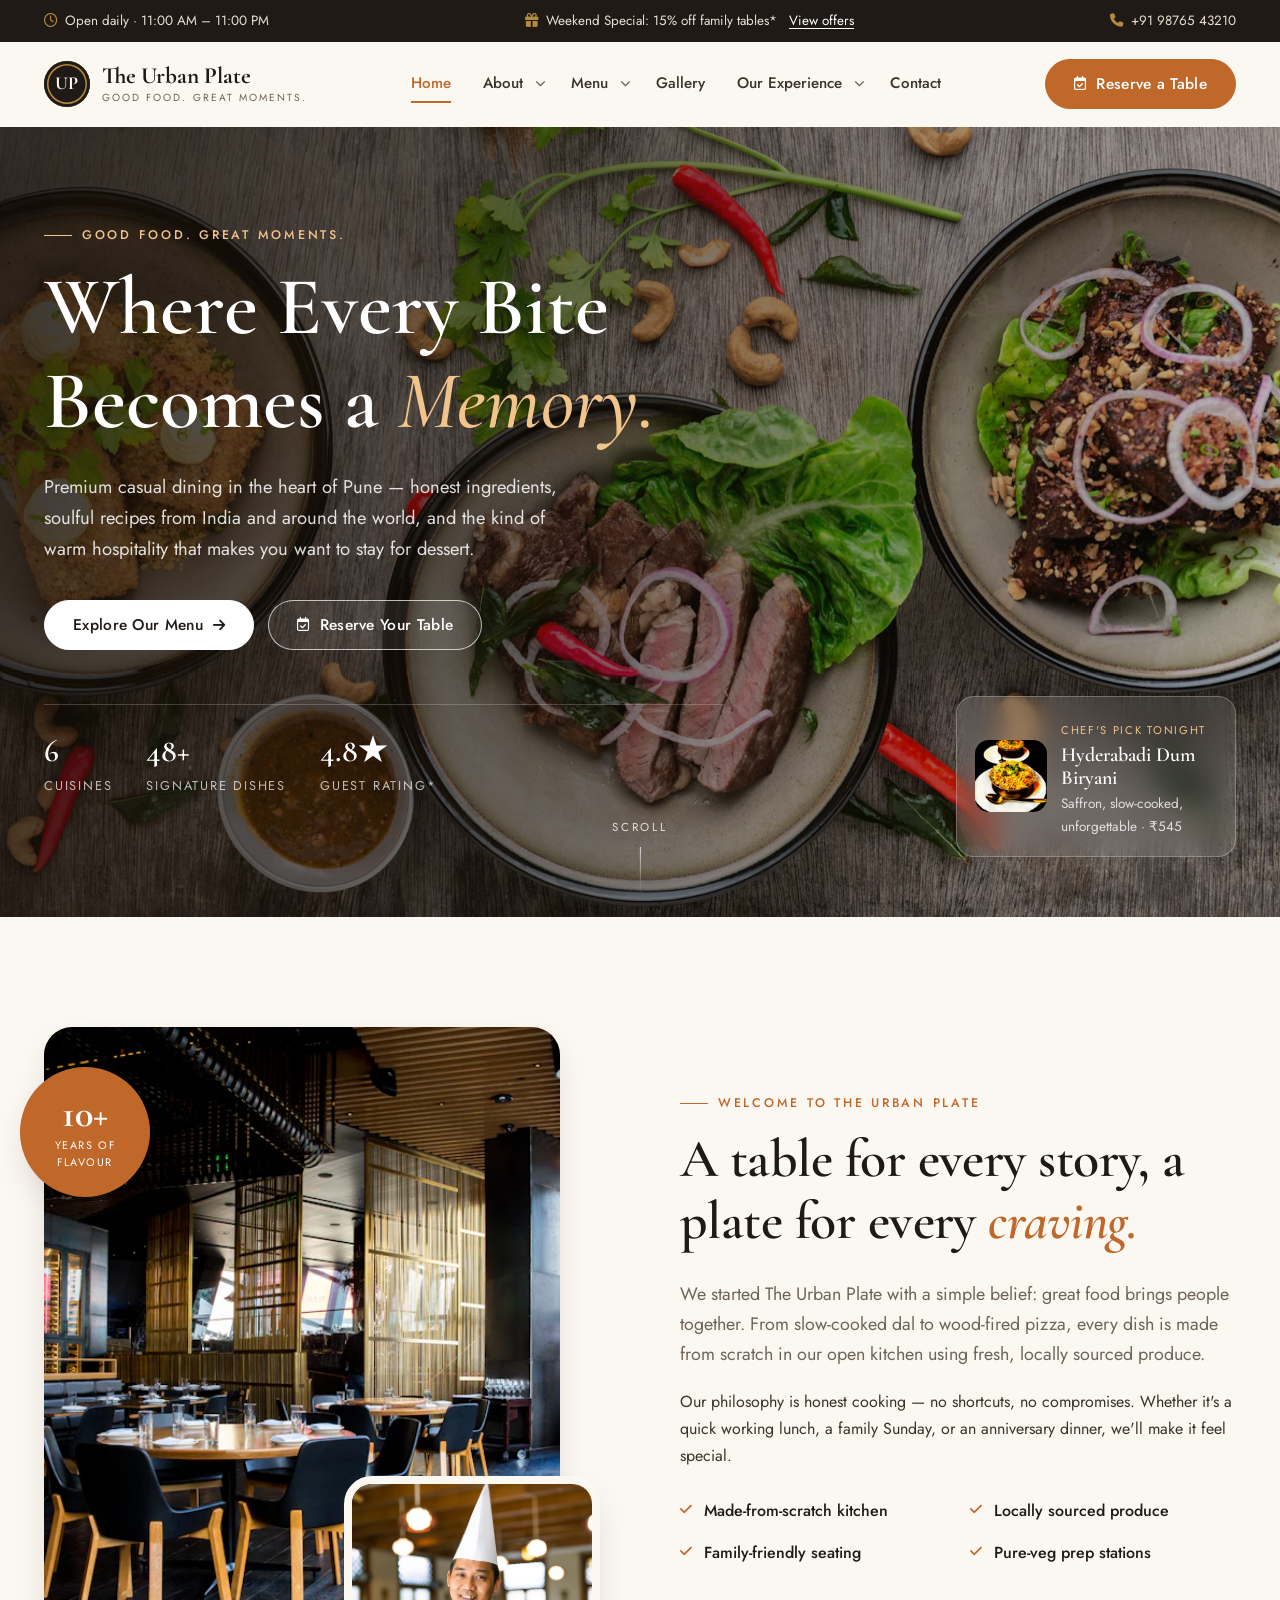
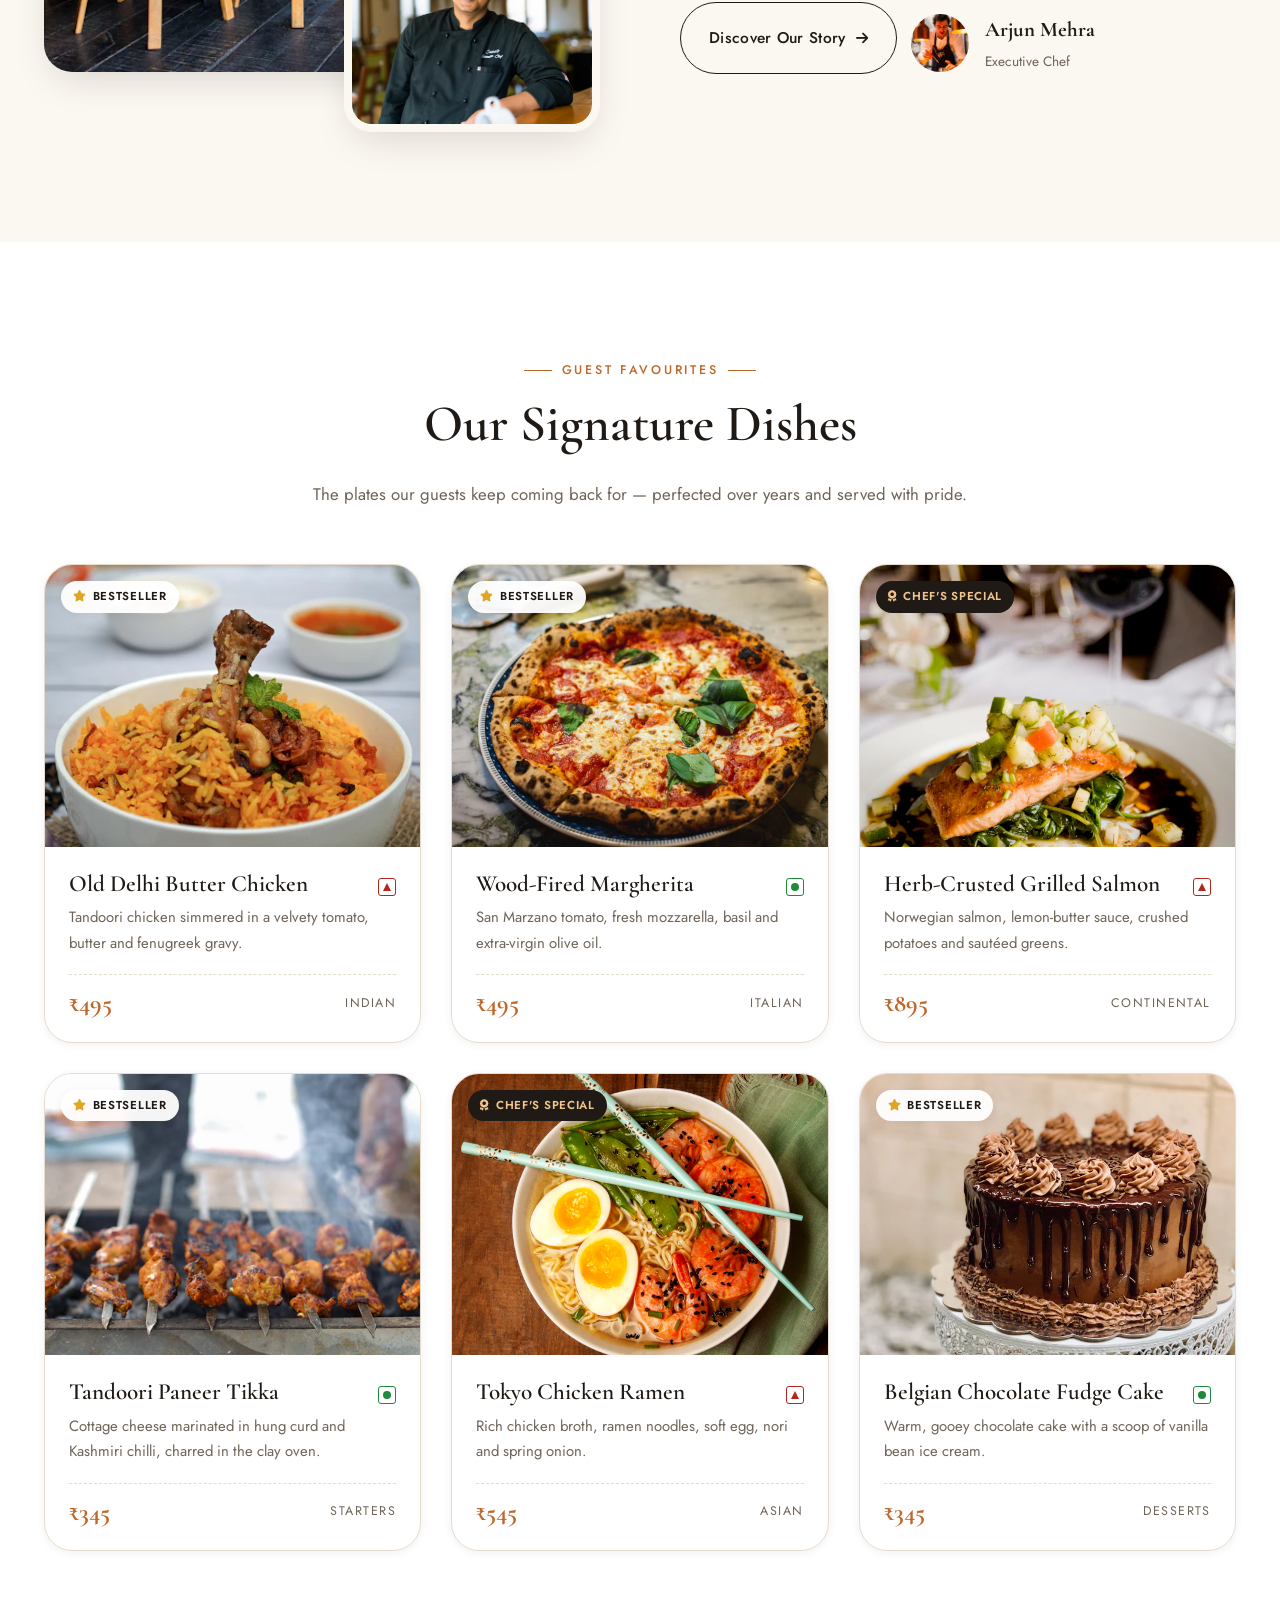
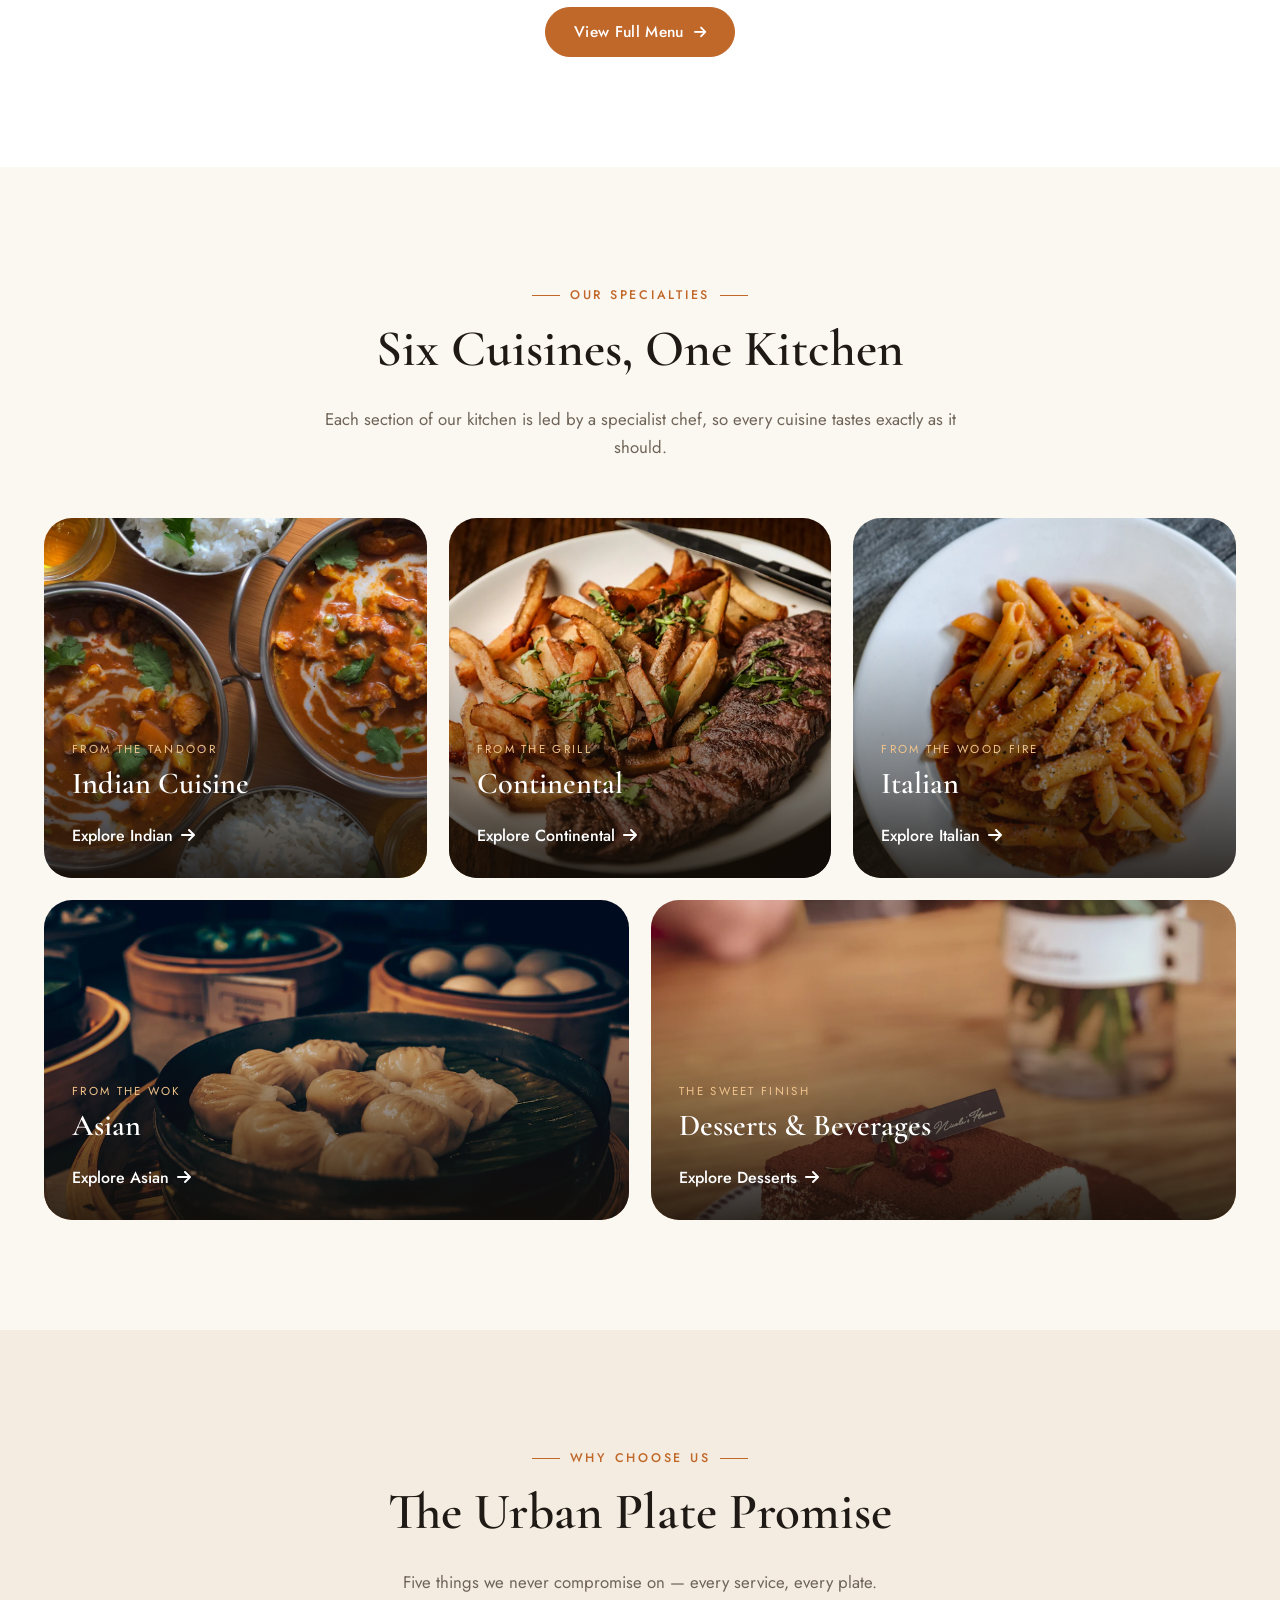
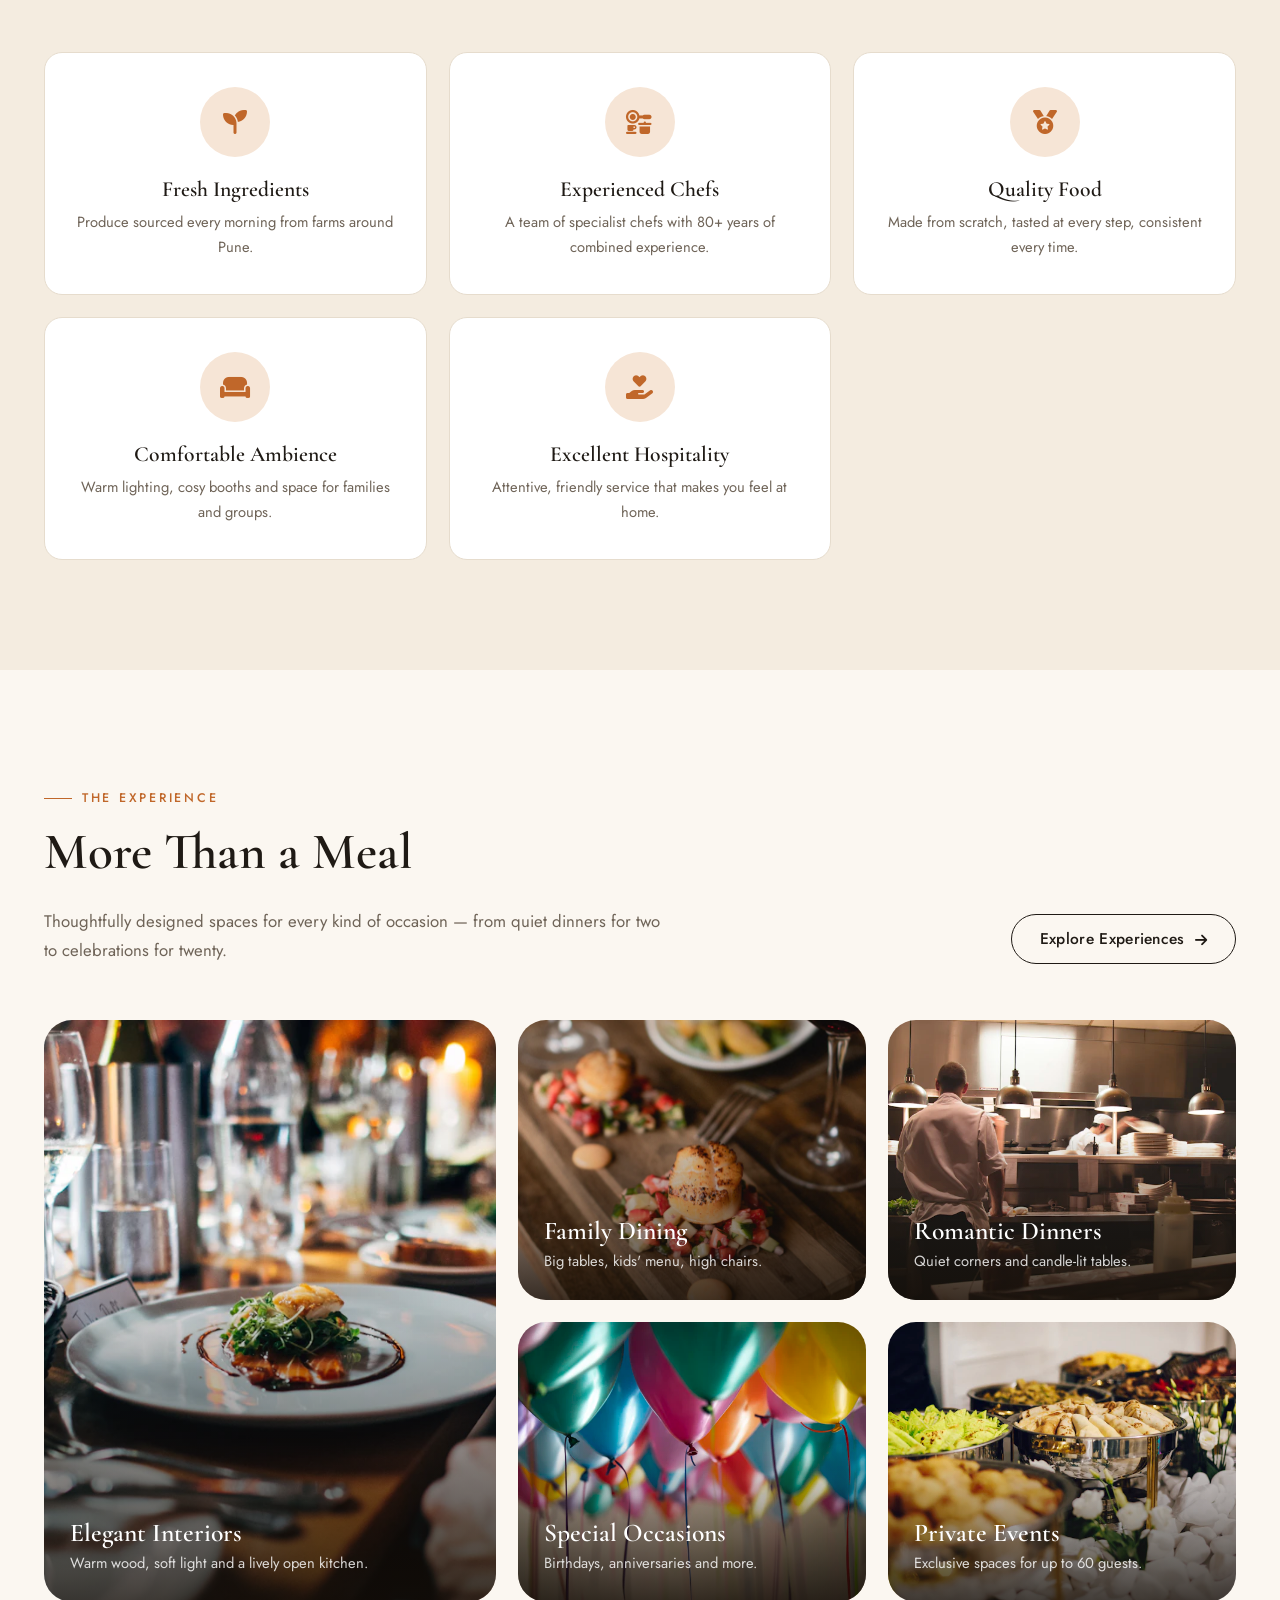
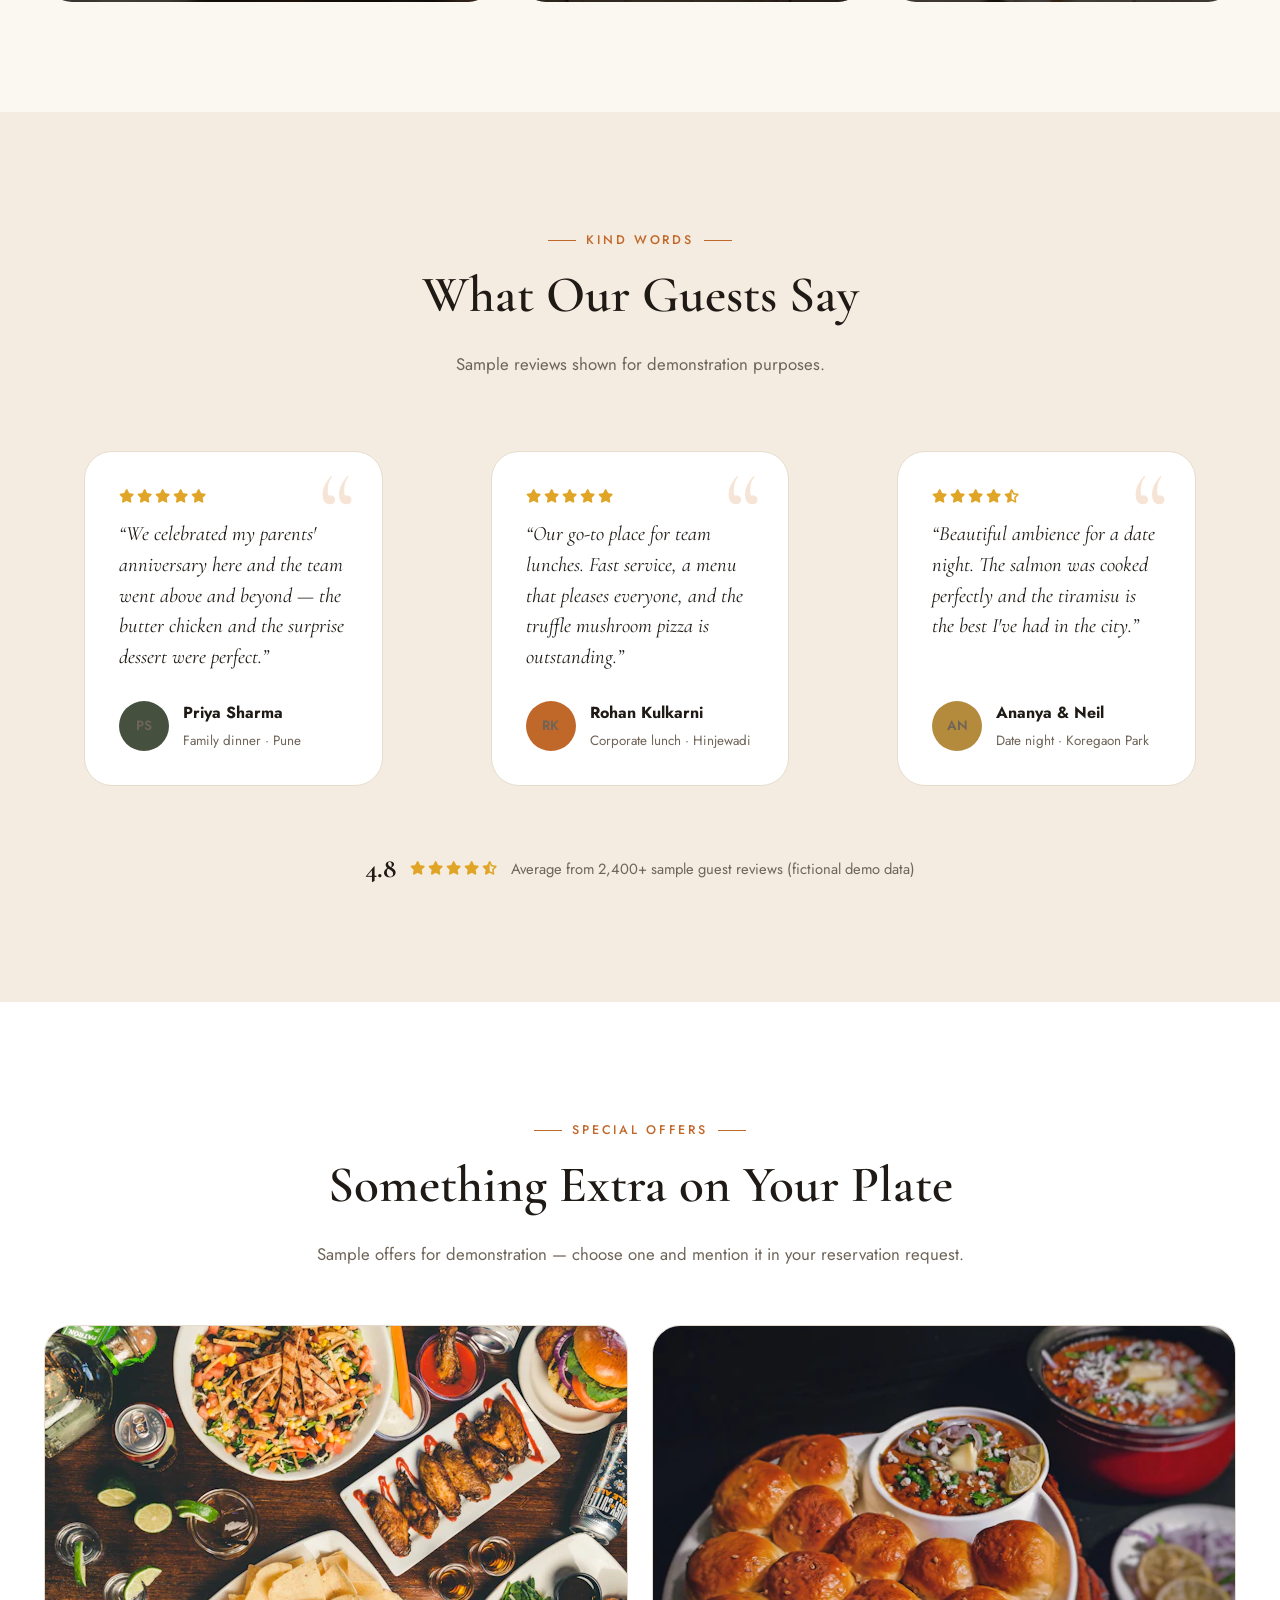
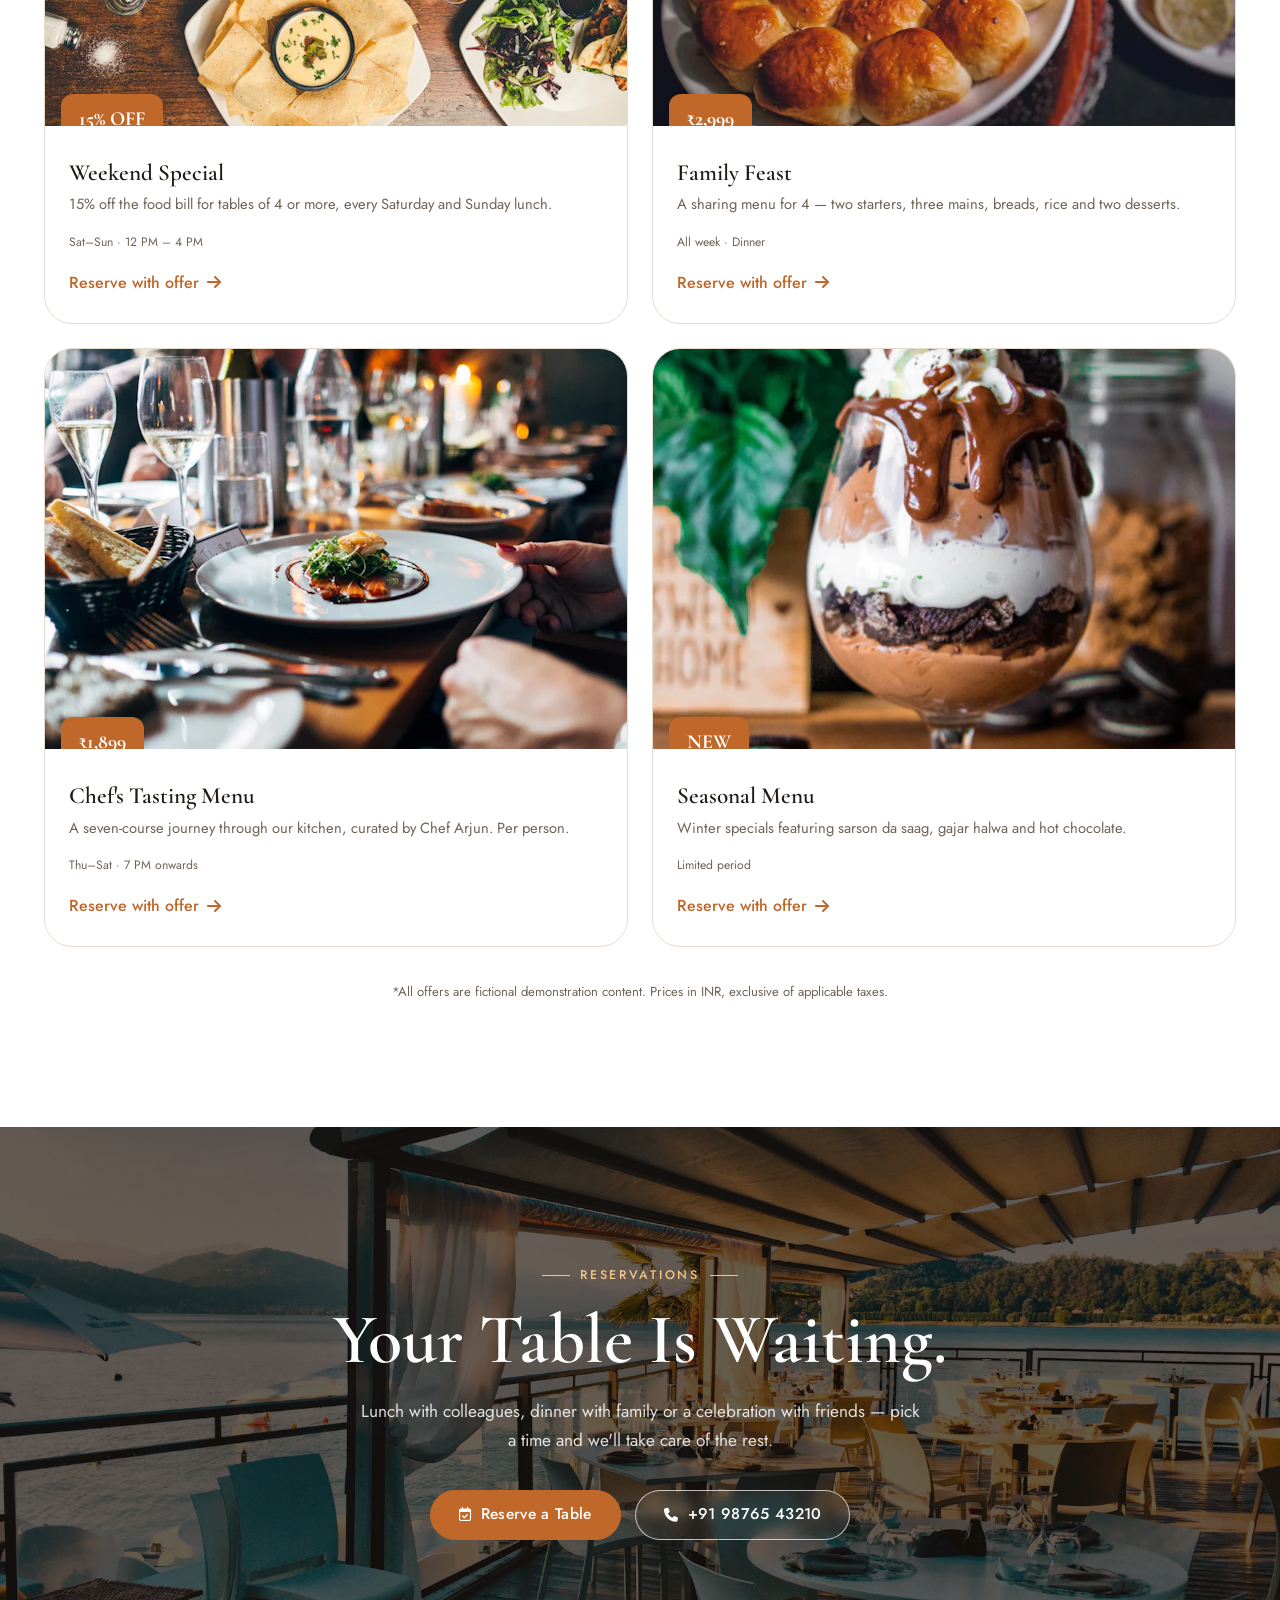
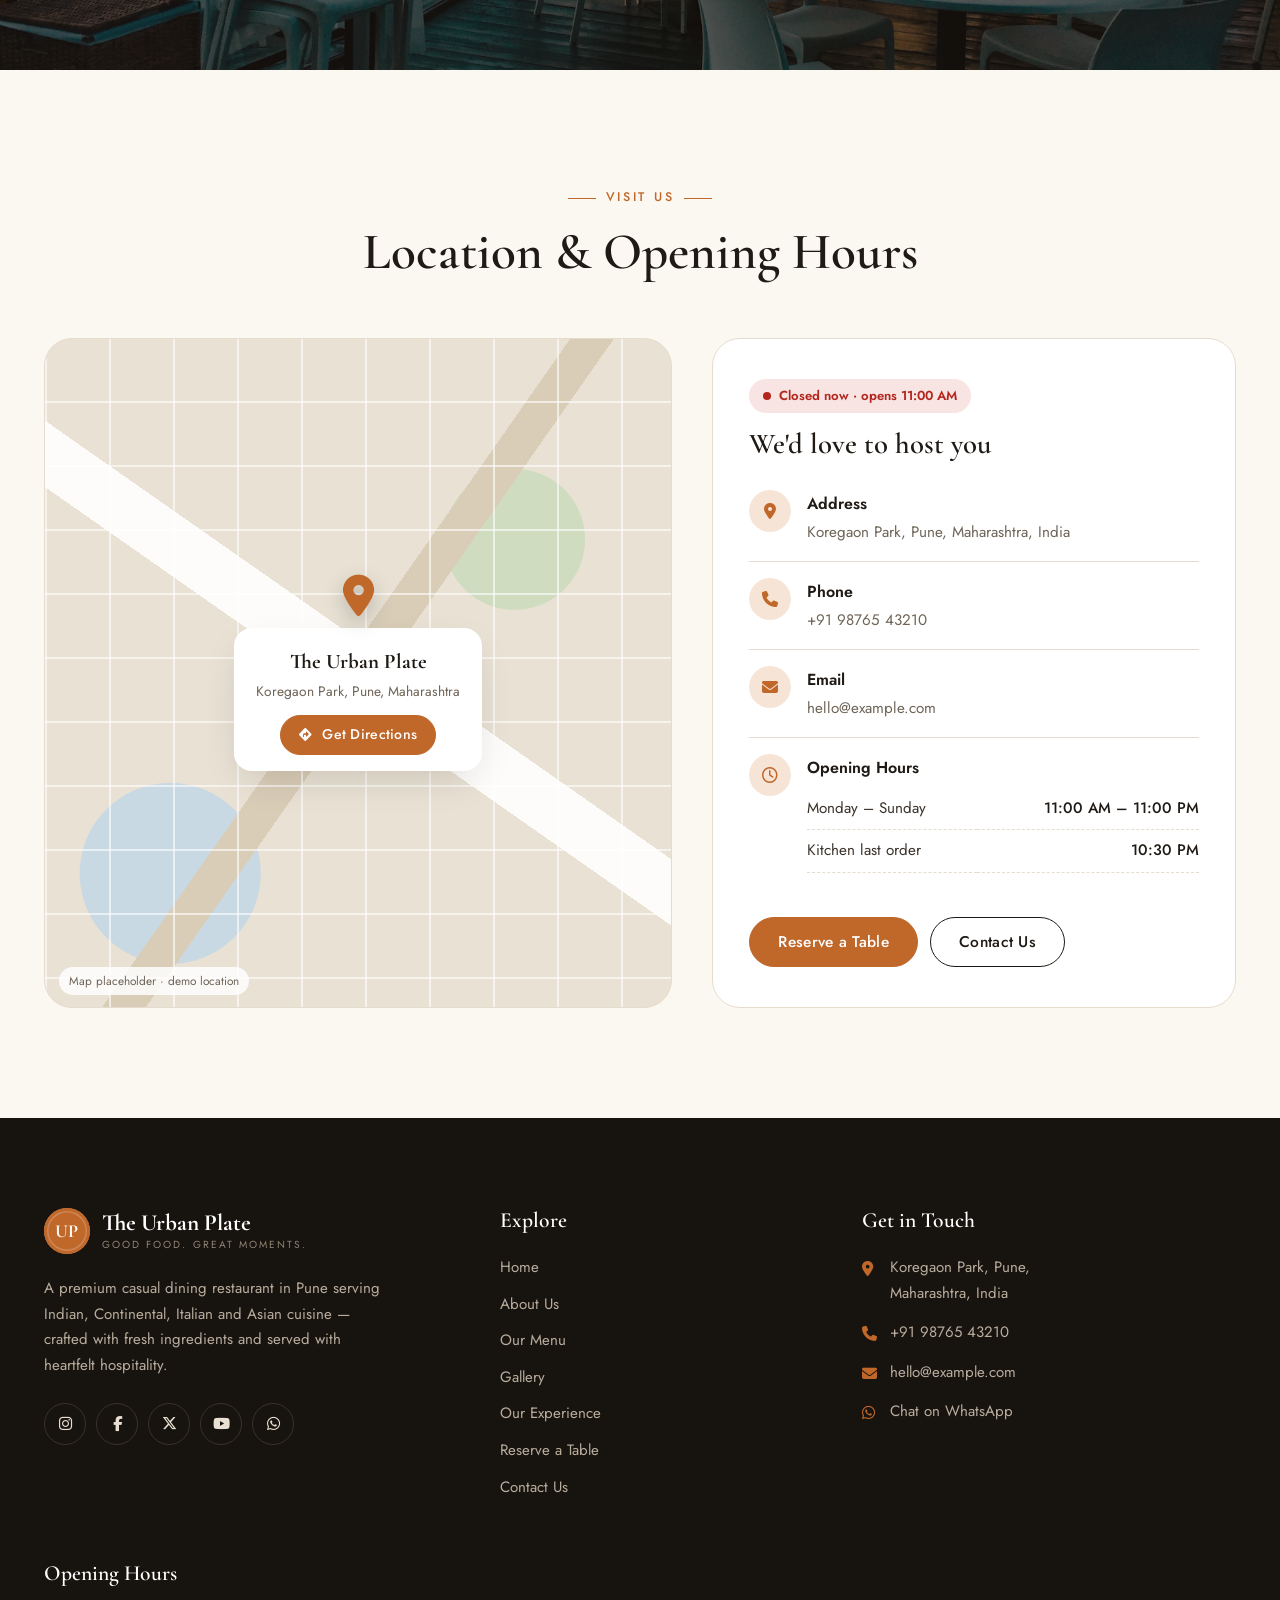
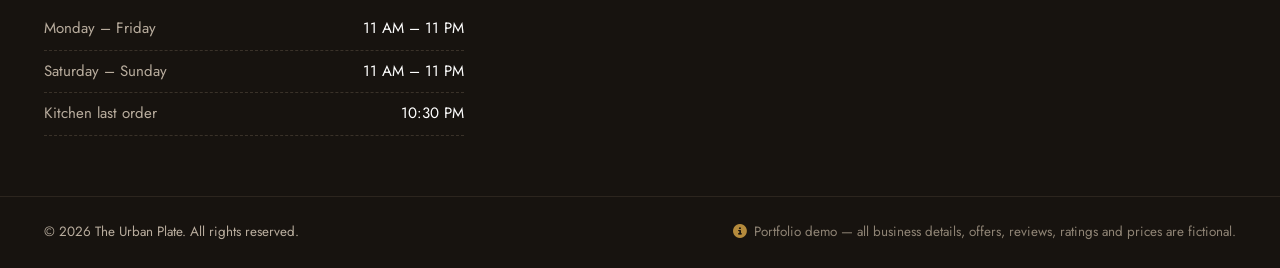
==== index.html @ 68c36f84 "Add The Urban Plate restaurant demo website Static HTML/CSS/vanilla JS site for a fictional premium " ====
<!DOCTYPE html>
<html lang="en">
<head>
  <meta charset="UTF-8">
  <meta name="viewport" content="width=device-width, initial-scale=1">
  <title>The Urban Plate | Premium Casual Dining in Pune — Good Food. Great Moments.</title>
  <meta name="description" content="The Urban Plate is a premium casual dining restaurant in Pune serving Indian, Continental, Italian and Asian cuisine, desserts and beverages. Explore the menu and reserve your table.">
  <meta name="theme-color" content="#1f1a15">
  <meta name="robots" content="index, follow">
  <meta property="og:type" content="website">
  <meta property="og:site_name" content="The Urban Plate">
  <meta property="og:image" content="https://ramrestaurant-demo.pages.dev/assets/images/hero/a-beautifully-plated-spread-of-1200.webp">
  <link rel="canonical" href="https://ramrestaurant-demo.pages.dev/">
  <link rel="icon" href="assets/icons/favicon.svg" type="image/svg+xml">
  <link rel="apple-touch-icon" href="assets/icons/favicon.svg">
  <link rel="preconnect" href="https://fonts.googleapis.com">
  <link rel="preconnect" href="https://fonts.gstatic.com" crossorigin>
  <link rel="stylesheet" href="https://fonts.googleapis.com/css2?family=Cormorant+Garamond:ital,wght@0,500;0,600;0,700;1,500;1,600&amp;family=Jost:wght@300;400;500;600&amp;display=swap">
  <link rel="stylesheet" href="https://cdnjs.cloudflare.com/ajax/libs/font-awesome/6.5.1/css/all.min.css" referrerpolicy="no-referrer">
  <link rel="stylesheet" href="css/style.css">
  <link rel="stylesheet" href="css/animations.css">
  <link rel="stylesheet" href="css/responsive.css">
  <link rel="preload" as="image" href="assets/images/hero/a-beautifully-plated-spread-of-1800.webp">
</head>
<body data-page="home">
  <a class="skip-link" href="#main">Skip to main content</a>

  <!-- Announcement bar -->
  <div class="announce" role="region" aria-label="Announcements">
    <div class="container announce-inner">
      <p><i class="fa-regular fa-clock" aria-hidden="true"></i> Open daily · 11:00 AM – 11:00 PM</p>
      <p class="announce-offer"><i class="fa-solid fa-gift" aria-hidden="true"></i> Weekend Special: 15% off family tables* <a href="index.html#offers">View offers</a></p>
      <a href="tel:+919876543210"><i class="fa-solid fa-phone" aria-hidden="true"></i> +91 98765 43210</a>
    </div>
  </div>

  <!-- Header / navigation -->
  <header class="site-header" id="siteHeader">
    <div class="container nav-wrap">
      <a href="index.html" class="logo" aria-label="The Urban Plate — home">
        <span class="logo-mark" aria-hidden="true">UP</span>
        <span class="logo-text">The Urban Plate<small>Good Food. Great Moments.</small></span>
      </a>

      <nav class="main-nav" id="mainNav" aria-label="Primary">
        <ul class="nav-list">
          <li><a href="index.html" data-page="home">Home</a></li>
          <li class="has-dropdown">
            <a href="about.html" data-page="about">About</a>
            <button class="dd-toggle" type="button" aria-expanded="false" aria-label="Show About submenu"><i class="fa-solid fa-chevron-down" aria-hidden="true"></i></button>
            <ul class="dropdown">
              <li><a href="about.html#story"><i class="fa-solid fa-book-open" aria-hidden="true"></i> Our Story</a></li>
              <li><a href="about.html#journey"><i class="fa-solid fa-route" aria-hidden="true"></i> Our Journey</a></li>
              <li><a href="about.html#chef"><i class="fa-solid fa-user-tie" aria-hidden="true"></i> Meet the Chef</a></li>
              <li><a href="about.html#ingredients"><i class="fa-solid fa-leaf" aria-hidden="true"></i> Quality &amp; Ingredients</a></li>
            </ul>
          </li>
          <li class="has-dropdown">
            <a href="menu.html" data-page="menu">Menu</a>
            <button class="dd-toggle" type="button" aria-expanded="false" aria-label="Show Menu submenu"><i class="fa-solid fa-chevron-down" aria-hidden="true"></i></button>
            <ul class="dropdown">
              <li><a href="menu.html?popular=1"><i class="fa-solid fa-star" aria-hidden="true"></i> Popular Dishes</a></li>
              <li><a href="menu.html?cat=starters"><i class="fa-solid fa-fire-burner" aria-hidden="true"></i> Starters</a></li>
              <li><a href="menu.html?cat=indian"><i class="fa-solid fa-pepper-hot" aria-hidden="true"></i> Indian</a></li>
              <li><a href="menu.html?cat=italian"><i class="fa-solid fa-pizza-slice" aria-hidden="true"></i> Italian</a></li>
              <li><a href="menu.html?cat=asian"><i class="fa-solid fa-bowl-rice" aria-hidden="true"></i> Asian</a></li>
              <li><a href="menu.html?cat=desserts"><i class="fa-solid fa-ice-cream" aria-hidden="true"></i> Desserts</a></li>
              <li><a href="menu.html?cat=beverages"><i class="fa-solid fa-martini-glass-citrus" aria-hidden="true"></i> Beverages</a></li>
            </ul>
          </li>
          <li><a href="gallery.html" data-page="gallery">Gallery</a></li>
          <li class="has-dropdown">
            <a href="experience.html" data-page="experience">Our Experience</a>
            <button class="dd-toggle" type="button" aria-expanded="false" aria-label="Show Our Experience submenu"><i class="fa-solid fa-chevron-down" aria-hidden="true"></i></button>
            <ul class="dropdown">
              <li><a href="experience.html#family"><i class="fa-solid fa-people-roof" aria-hidden="true"></i> Family Dining</a></li>
              <li><a href="experience.html#romantic"><i class="fa-solid fa-heart" aria-hidden="true"></i> Romantic Dinners</a></li>
              <li><a href="experience.html#birthdays"><i class="fa-solid fa-cake-candles" aria-hidden="true"></i> Birthdays</a></li>
              <li><a href="experience.html#corporate"><i class="fa-solid fa-briefcase" aria-hidden="true"></i> Corporate Dining</a></li>
              <li><a href="experience.html#private"><i class="fa-solid fa-champagne-glasses" aria-hidden="true"></i> Private Events</a></li>
            </ul>
          </li>
          <li><a href="contact.html" data-page="contact">Contact</a></li>
        </ul>
        <div class="mobile-nav-extra">
          <a href="reservation.html" class="btn"><i class="fa-regular fa-calendar-check" aria-hidden="true"></i> Reserve a Table</a>
          <a href="tel:+919876543210" class="btn btn-outline"><i class="fa-solid fa-phone" aria-hidden="true"></i> Call +91 98765 43210</a>
          <p>Open daily · 11:00 AM – 11:00 PM</p>
        </div>
      </nav>

      <div class="nav-cta">
        <a href="tel:+919876543210" class="nav-phone" aria-label="Call The Urban Plate"><i class="fa-solid fa-phone" aria-hidden="true"></i></a>
        <a href="reservation.html" class="btn btn-reserve-desktop" data-page-cta="reservation"><i class="fa-regular fa-calendar-check" aria-hidden="true"></i> Reserve a Table</a>
        <button class="hamburger" id="hamburger" type="button" aria-label="Open menu" aria-expanded="false" aria-controls="mainNav"><span></span><span></span><span></span></button>
      </div>
    </div>
  </header>
  <div class="nav-backdrop" aria-hidden="true"></div>


<main id="main">
  <!-- ============ HERO ============ -->
  <section class="hero" aria-label="Welcome">
    <div class="hero-media">
      <img src="assets/images/hero/a-beautifully-plated-spread-of-1800.webp" alt="A beautifully plated spread of colourful dishes at The Urban Plate" fetchpriority="high" width="1800" height="1200">
    </div>
    <div class="container">
      <div class="hero-content">
        <span class="eyebrow">Good Food. Great Moments.</span>
        <h1>Where Every Bite Becomes a <em>Memory.</em></h1>
        <p>Premium casual dining in the heart of Pune — honest ingredients, soulful recipes from India and around the world, and the kind of warm hospitality that makes you want to stay for dessert.</p>
        <div class="hero-actions">
          <a href="menu.html" class="btn btn-light">Explore Our Menu <i class="fa-solid fa-arrow-right" aria-hidden="true"></i></a>
          <a href="reservation.html" class="btn btn-ghost-light"><i class="fa-regular fa-calendar-check" aria-hidden="true"></i> Reserve Your Table</a>
        </div>
        <div class="hero-meta">
          <div><strong>6</strong><span>Cuisines</span></div>
          <div><strong>48+</strong><span>Signature dishes</span></div>
          <div><strong>4.8★</strong><span>Guest rating*</span></div>
        </div>
      </div>
    </div>
    <div class="hero-card-wrap" aria-hidden="false">
      <div class="container">
        <a href="menu.html?cat=indian" class="hero-card">
          <img src="assets/images/food/hyderabadi-dum-biryani-200.webp" alt="Hyderabadi dum biryani" width="72" height="72">
          <div>
            <small>Chef's pick tonight</small>
            <h3>Hyderabadi Dum Biryani</h3>
            <p>Saffron, slow-cooked, unforgettable · ₹545</p>
          </div>
        </a>
      </div>
    </div>
    <div class="hero-scroll" aria-hidden="true">Scroll<span></span></div>
  </section>

  <!-- ============ WELCOME ============ -->
  <section class="section" id="welcome">
    <div class="container split">
      <div class="welcome-media" data-reveal="left">
        <div class="img-frame">
          <img src="assets/images/interior/warm-and-elegant-restaurant-ambience-900.webp" alt="Warm, elegant dining room at The Urban Plate" loading="lazy" width="900" height="1125">
        </div>
        <div class="img-frame small">
          <img src="assets/images/food/pastry-chef-decorating-a-dessert-500.webp" alt="Chef carefully plating a dish" loading="lazy" width="500" height="500">
        </div>
        <div class="welcome-badge"><div><strong>10+</strong><span>Years of<br>flavour</span></div></div>
      </div>
      <div data-reveal="right">
        <span class="eyebrow">Welcome to The Urban Plate</span>
        <h2 class="display" style="font-size:clamp(2.2rem,4.2vw,3.4rem)">A table for every story, a plate for every <span class="script">craving.</span></h2>
        <p class="lead">We started The Urban Plate with a simple belief: great food brings people together. From slow-cooked dal to wood-fired pizza, every dish is made from scratch in our open kitchen using fresh, locally sourced produce.</p>
        <p>Our philosophy is honest cooking — no shortcuts, no compromises. Whether it's a quick working lunch, a family Sunday, or an anniversary dinner, we'll make it feel special.</p>
        <ul class="check-list">
          <li><i class="fa-solid fa-check" aria-hidden="true"></i> Made-from-scratch kitchen</li>
          <li><i class="fa-solid fa-check" aria-hidden="true"></i> Locally sourced produce</li>
          <li><i class="fa-solid fa-check" aria-hidden="true"></i> Family-friendly seating</li>
          <li><i class="fa-solid fa-check" aria-hidden="true"></i> Pure-veg prep stations</li>
        </ul>
        <div class="hero-actions">
          <a href="about.html" class="btn btn-outline">Discover Our Story <i class="fa-solid fa-arrow-right" aria-hidden="true"></i></a>
          <div class="signature">
            <img src="assets/images/food/executive-chef-arjun-mehra-in-120.webp" alt="Chef Arjun Mehra" loading="lazy" width="58" height="58">
            <div><strong>Arjun Mehra</strong><span>Executive Chef</span></div>
          </div>
        </div>
      </div>
    </div>
  </section>

  <!-- ============ POPULAR DISHES ============ -->
  <section class="section white" id="popular">
    <div class="container">
      <div class="section-head" data-reveal>
        <span class="eyebrow center">Guest Favourites</span>
        <h2>Our Signature Dishes</h2>
        <p>The plates our guests keep coming back for — perfected over years and served with pride.</p>
      </div>
      <div class="dish-grid" data-stagger>
        <article class="dish-card" data-reveal>
          <div class="dish-media">
            <img src="assets/images/food/old-delhi-butter-chicken-640.webp" alt="Old Delhi butter chicken in a copper bowl" loading="lazy" width="640" height="480">
            <span class="dish-badge best"><i class="fa-solid fa-star" aria-hidden="true"></i> Bestseller</span>
          </div>
          <div class="dish-body">
            <div class="dish-top"><h3>Old Delhi Butter Chicken</h3><span class="diet nonveg" role="img" aria-label="Non-vegetarian" title="Non-vegetarian"></span></div>
            <p>Tandoori chicken simmered in a velvety tomato, butter and fenugreek gravy.</p>
            <div class="dish-foot"><span class="price">₹495</span><span class="dish-cuisine">Indian</span></div>
          </div>
        </article>
        <article class="dish-card" data-reveal>
          <div class="dish-media">
            <img src="assets/images/food/wood-fired-margherita-640.webp" alt="Wood-fired Margherita pizza with fresh basil" loading="lazy" width="640" height="480">
            <span class="dish-badge best"><i class="fa-solid fa-star" aria-hidden="true"></i> Bestseller</span>
          </div>
          <div class="dish-body">
            <div class="dish-top"><h3>Wood-Fired Margherita</h3><span class="diet veg" role="img" aria-label="Vegetarian" title="Vegetarian"></span></div>
            <p>San Marzano tomato, fresh mozzarella, basil and extra-virgin olive oil.</p>
            <div class="dish-foot"><span class="price">₹495</span><span class="dish-cuisine">Italian</span></div>
          </div>
        </article>
        <article class="dish-card" data-reveal>
          <div class="dish-media">
            <img src="assets/images/food/herb-crusted-grilled-salmon-640.webp" alt="Herb-crusted grilled salmon with greens" loading="lazy" width="640" height="480">
            <span class="dish-badge chef"><i class="fa-solid fa-award" aria-hidden="true"></i> Chef's Special</span>
          </div>
          <div class="dish-body">
            <div class="dish-top"><h3>Herb-Crusted Grilled Salmon</h3><span class="diet nonveg" role="img" aria-label="Non-vegetarian" title="Non-vegetarian"></span></div>
            <p>Norwegian salmon, lemon-butter sauce, crushed potatoes and sautéed greens.</p>
            <div class="dish-foot"><span class="price">₹895</span><span class="dish-cuisine">Continental</span></div>
          </div>
        </article>
        <article class="dish-card" data-reveal>
          <div class="dish-media">
            <img src="assets/images/food/tandoori-paneer-tikka-640.webp" alt="Tandoori paneer tikka on skewers" loading="lazy" width="640" height="480">
            <span class="dish-badge best"><i class="fa-solid fa-star" aria-hidden="true"></i> Bestseller</span>
          </div>
          <div class="dish-body">
            <div class="dish-top"><h3>Tandoori Paneer Tikka</h3><span class="diet veg" role="img" aria-label="Vegetarian" title="Vegetarian"></span></div>
            <p>Cottage cheese marinated in hung curd and Kashmiri chilli, charred in the clay oven.</p>
            <div class="dish-foot"><span class="price">₹345</span><span class="dish-cuisine">Starters</span></div>
          </div>
        </article>
        <article class="dish-card" data-reveal>
          <div class="dish-media">
            <img src="assets/images/food/tokyo-chicken-ramen-640.webp" alt="Steaming bowl of chicken ramen with egg" loading="lazy" width="640" height="480">
            <span class="dish-badge chef"><i class="fa-solid fa-award" aria-hidden="true"></i> Chef's Special</span>
          </div>
          <div class="dish-body">
            <div class="dish-top"><h3>Tokyo Chicken Ramen</h3><span class="diet nonveg" role="img" aria-label="Non-vegetarian" title="Non-vegetarian"></span></div>
            <p>Rich chicken broth, ramen noodles, soft egg, nori and spring onion.</p>
            <div class="dish-foot"><span class="price">₹545</span><span class="dish-cuisine">Asian</span></div>
          </div>
        </article>
        <article class="dish-card" data-reveal>
          <div class="dish-media">
            <img src="assets/images/food/belgian-chocolate-fudge-cake-640.webp" alt="Belgian chocolate fudge cake slice" loading="lazy" width="640" height="480">
            <span class="dish-badge best"><i class="fa-solid fa-star" aria-hidden="true"></i> Bestseller</span>
          </div>
          <div class="dish-body">
            <div class="dish-top"><h3>Belgian Chocolate Fudge Cake</h3><span class="diet veg" role="img" aria-label="Vegetarian" title="Vegetarian"></span></div>
            <p>Warm, gooey chocolate cake with a scoop of vanilla bean ice cream.</p>
            <div class="dish-foot"><span class="price">₹345</span><span class="dish-cuisine">Desserts</span></div>
          </div>
        </article>
      </div>
      <div class="center-actions" data-reveal>
        <a href="menu.html" class="btn">View Full Menu <i class="fa-solid fa-arrow-right" aria-hidden="true"></i></a>
      </div>
    </div>
  </section>

  <!-- ============ SPECIALTIES ============ -->
  <section class="section" id="specialties">
    <div class="container">
      <div class="section-head" data-reveal>
        <span class="eyebrow center">Our Specialties</span>
        <h2>Six Cuisines, One Kitchen</h2>
        <p>Each section of our kitchen is led by a specialist chef, so every cuisine tastes exactly as it should.</p>
      </div>
      <div class="spec-grid" data-stagger>
        <a href="menu.html?cat=indian" class="spec-card" data-reveal>
          <img src="assets/images/food/paneer-makhani-800.webp" alt="Rich Indian curry with fresh coriander" loading="lazy" width="800" height="1000">
          <div class="spec-body">
            <small>From the Tandoor</small>
            <h3>Indian Cuisine</h3>
            <p>Slow-cooked gravies, smoky tandoor kebabs and fragrant dum biryanis from across India.</p>
            <span class="text-link">Explore Indian <i class="fa-solid fa-arrow-right" aria-hidden="true"></i></span>
          </div>
        </a>
        <a href="menu.html?cat=continental" class="spec-card" data-reveal>
          <img src="assets/images/food/peppercorn-tenderloin-steak-800.webp" alt="Grilled steak with vegetables" loading="lazy" width="800" height="1000">
          <div class="spec-body">
            <small>From the Grill</small>
            <h3>Continental</h3>
            <p>Perfectly grilled steaks, herb-roasted chicken and fresh fish with classic European sauces.</p>
            <span class="text-link">Explore Continental <i class="fa-solid fa-arrow-right" aria-hidden="true"></i></span>
          </div>
        </a>
        <a href="menu.html?cat=italian" class="spec-card" data-reveal>
          <img src="assets/images/food/penne-arrabbiata-800.webp" alt="Fresh pasta in tomato sauce" loading="lazy" width="800" height="1000">
          <div class="spec-body">
            <small>From the Wood Fire</small>
            <h3>Italian</h3>
            <p>Hand-stretched sourdough pizzas and pasta tossed to order in our open kitchen.</p>
            <span class="text-link">Explore Italian <i class="fa-solid fa-arrow-right" aria-hidden="true"></i></span>
          </div>
        </a>
        <a href="menu.html?cat=asian" class="spec-card" data-reveal>
          <img src="assets/images/food/crystal-veg-dumplings-1000.webp" alt="Steamed Asian dumplings in a bamboo basket" loading="lazy" width="1000" height="700">
          <div class="spec-body">
            <small>From the Wok</small>
            <h3>Asian</h3>
            <p>Dumplings, ramen, sushi and wok-tossed favourites inspired by Tokyo, Bangkok and Hong Kong.</p>
            <span class="text-link">Explore Asian <i class="fa-solid fa-arrow-right" aria-hidden="true"></i></span>
          </div>
        </a>
        <a href="menu.html?cat=desserts" class="spec-card" data-reveal>
          <img src="assets/images/food/classic-tiramisu-1000.webp" alt="Layered tiramisu dessert" loading="lazy" width="1000" height="700">
          <div class="spec-body">
            <small>The Sweet Finish</small>
            <h3>Desserts &amp; Beverages</h3>
            <p>House-made desserts, artisanal gelato, signature mocktails and freshly brewed coffee.</p>
            <span class="text-link">Explore Desserts <i class="fa-solid fa-arrow-right" aria-hidden="true"></i></span>
          </div>
        </a>
      </div>
    </div>
  </section>

  <!-- ============ WHY CHOOSE US ============ -->
  <section class="section alt" id="why-us">
    <div class="container">
      <div class="section-head" data-reveal>
        <span class="eyebrow center">Why Choose Us</span>
        <h2>The Urban Plate Promise</h2>
        <p>Five things we never compromise on — every service, every plate.</p>
      </div>
      <div class="feature-grid" data-stagger>
        <div class="feature" data-reveal>
          <div class="feature-icon"><i class="fa-solid fa-seedling" aria-hidden="true"></i></div>
          <h3>Fresh Ingredients</h3>
          <p>Produce sourced every morning from farms around Pune.</p>
        </div>
        <div class="feature" data-reveal>
          <div class="feature-icon"><i class="fa-solid fa-kitchen-set" aria-hidden="true"></i></div>
          <h3>Experienced Chefs</h3>
          <p>A team of specialist chefs with 80+ years of combined experience.</p>
        </div>
        <div class="feature" data-reveal>
          <div class="feature-icon"><i class="fa-solid fa-medal" aria-hidden="true"></i></div>
          <h3>Quality Food</h3>
          <p>Made from scratch, tasted at every step, consistent every time.</p>
        </div>
        <div class="feature" data-reveal>
          <div class="feature-icon"><i class="fa-solid fa-couch" aria-hidden="true"></i></div>
          <h3>Comfortable Ambience</h3>
          <p>Warm lighting, cosy booths and space for families and groups.</p>
        </div>
        <div class="feature" data-reveal>
          <div class="feature-icon"><i class="fa-solid fa-hand-holding-heart" aria-hidden="true"></i></div>
          <h3>Excellent Hospitality</h3>
          <p>Attentive, friendly service that makes you feel at home.</p>
        </div>
      </div>
    </div>
  </section>

  <!-- ============ EXPERIENCE ============ -->
  <section class="section" id="experience">
    <div class="container">
      <div class="section-head left" data-reveal style="max-width:none;display:flex;justify-content:space-between;align-items:flex-end;gap:24px;flex-wrap:wrap">
        <div style="max-width:620px">
          <span class="eyebrow">The Experience</span>
          <h2>More Than a Meal</h2>
          <p class="mb-0">Thoughtfully designed spaces for every kind of occasion — from quiet dinners for two to celebrations for twenty.</p>
        </div>
        <a href="experience.html" class="btn btn-outline">Explore Experiences <i class="fa-solid fa-arrow-right" aria-hidden="true"></i></a>
      </div>
      <div class="exp-mosaic">
        <a href="experience.html#ambience" class="exp-tile" data-reveal>
          <img src="assets/images/interior/elegant-interior-with-warm-lighting-1000.webp" alt="Elegant interior with warm lighting and set tables" loading="lazy" width="1000" height="1200">
          <div class="exp-body"><h3>Elegant Interiors</h3><p>Warm wood, soft light and a lively open kitchen.</p></div>
        </a>
        <a href="experience.html#family" class="exp-tile" data-reveal>
          <img src="assets/images/food/family-enjoying-a-meal-together-700.webp" alt="Family and friends sharing a meal together" loading="lazy" width="700" height="500">
          <div class="exp-body"><h3>Family Dining</h3><p>Big tables, kids' menu, high chairs.</p></div>
        </a>
        <a href="experience.html#romantic" class="exp-tile" data-reveal>
          <img src="assets/images/interior/candle-lit-table-for-two-700.webp" alt="Candle-lit table set for a romantic dinner" loading="lazy" width="700" height="500">
          <div class="exp-body"><h3>Romantic Dinners</h3><p>Quiet corners and candle-lit tables.</p></div>
        </a>
        <a href="experience.html#birthdays" class="exp-tile" data-reveal>
          <img src="assets/images/food/party-celebrations-700.webp" alt="Birthday celebration with balloons" loading="lazy" width="700" height="500">
          <div class="exp-body"><h3>Special Occasions</h3><p>Birthdays, anniversaries and more.</p></div>
        </a>
        <a href="experience.html#private" class="exp-tile" data-reveal>
          <img src="assets/images/food/beautifully-arranged-buffet-for-a-700.webp" alt="Beautifully arranged buffet for a private event" loading="lazy" width="700" height="500">
          <div class="exp-body"><h3>Private Events</h3><p>Exclusive spaces for up to 60 guests.</p></div>
        </a>
      </div>
    </div>
  </section>

  <!-- ============ TESTIMONIALS ============ -->
  <section class="section alt" id="testimonials">
    <div class="container">
      <div class="section-head" data-reveal>
        <span class="eyebrow center">Kind Words</span>
        <h2>What Our Guests Say</h2>
        <p>Sample reviews shown for demonstration purposes.</p>
      </div>
      <div class="testimonial-grid" data-stagger>
        <figure class="testimonial" data-reveal>
          <div class="stars" role="img" aria-label="Rated 5 out of 5"><i class="fa-solid fa-star"></i><i class="fa-solid fa-star"></i><i class="fa-solid fa-star"></i><i class="fa-solid fa-star"></i><i class="fa-solid fa-star"></i></div>
          <blockquote>“We celebrated my parents' anniversary here and the team went above and beyond — the butter chicken and the surprise dessert were perfect.”</blockquote>
          <figcaption class="reviewer"><span class="avatar" aria-hidden="true">PS</span><div><strong>Priya Sharma</strong><span>Family dinner · Pune</span></div></figcaption>
        </figure>
        <figure class="testimonial" data-reveal>
          <div class="stars" role="img" aria-label="Rated 5 out of 5"><i class="fa-solid fa-star"></i><i class="fa-solid fa-star"></i><i class="fa-solid fa-star"></i><i class="fa-solid fa-star"></i><i class="fa-solid fa-star"></i></div>
          <blockquote>“Our go-to place for team lunches. Fast service, a menu that pleases everyone, and the truffle mushroom pizza is outstanding.”</blockquote>
          <figcaption class="reviewer"><span class="avatar a2" aria-hidden="true">RK</span><div><strong>Rohan Kulkarni</strong><span>Corporate lunch · Hinjewadi</span></div></figcaption>
        </figure>
        <figure class="testimonial" data-reveal>
          <div class="stars" role="img" aria-label="Rated 4.5 out of 5"><i class="fa-solid fa-star"></i><i class="fa-solid fa-star"></i><i class="fa-solid fa-star"></i><i class="fa-solid fa-star"></i><i class="fa-solid fa-star-half-stroke"></i></div>
          <blockquote>“Beautiful ambience for a date night. The salmon was cooked perfectly and the tiramisu is the best I've had in the city.”</blockquote>
          <figcaption class="reviewer"><span class="avatar a3" aria-hidden="true">AN</span><div><strong>Ananya &amp; Neil</strong><span>Date night · Koregaon Park</span></div></figcaption>
        </figure>
      </div>
      <div class="rating-summary" data-reveal>
        <strong>4.8</strong>
        <span class="stars mb-0" aria-hidden="true"><i class="fa-solid fa-star"></i><i class="fa-solid fa-star"></i><i class="fa-solid fa-star"></i><i class="fa-solid fa-star"></i><i class="fa-solid fa-star-half-stroke"></i></span>
        <span>Average from 2,400+ sample guest reviews (fictional demo data)</span>
      </div>
    </div>
  </section>

  <!-- ============ OFFERS ============ -->
  <section class="section white" id="offers">
    <div class="container">
      <div class="section-head" data-reveal>
        <span class="eyebrow center">Special Offers</span>
        <h2>Something Extra on Your Plate</h2>
        <p>Sample offers for demonstration — choose one and mention it in your reservation request.</p>
      </div>
      <div class="offer-grid" data-stagger>
        <article class="offer-card" data-reveal>
          <div class="offer-media">
            <img src="assets/images/food/table-spread-of-dishes-for-600.webp" alt="Table spread of dishes for the weekend special" loading="lazy" width="600" height="412">
            <span class="offer-tag">15% OFF</span>
          </div>
          <div class="offer-body">
            <h3>Weekend Special</h3>
            <p>15% off the food bill for tables of 4 or more, every Saturday and Sunday lunch.</p>
            <small>Sat–Sun · 12 PM – 4 PM</small>
            <a href="reservation.html?offer=weekend" class="text-link">Reserve with offer <i class="fa-solid fa-arrow-right" aria-hidden="true"></i></a>
          </div>
        </article>
        <article class="offer-card" data-reveal>
          <div class="offer-media">
            <img src="assets/images/food/dal-urban-plate-600.webp" alt="Indian family feast platter" loading="lazy" width="600" height="412">
            <span class="offer-tag">₹2,999</span>
          </div>
          <div class="offer-body">
            <h3>Family Feast</h3>
            <p>A sharing menu for 4 — two starters, three mains, breads, rice and two desserts.</p>
            <small>All week · Dinner</small>
            <a href="reservation.html?offer=family" class="text-link">Reserve with offer <i class="fa-solid fa-arrow-right" aria-hidden="true"></i></a>
          </div>
        </article>
        <article class="offer-card" data-reveal>
          <div class="offer-media">
            <img src="assets/images/interior/elegant-interior-with-warm-lighting-600.webp" alt="Chef's tasting menu course" loading="lazy" width="600" height="412">
            <span class="offer-tag">₹1,899</span>
          </div>
          <div class="offer-body">
            <h3>Chef's Tasting Menu</h3>
            <p>A seven-course journey through our kitchen, curated by Chef Arjun. Per person.</p>
            <small>Thu–Sat · 7 PM onwards</small>
            <a href="reservation.html?offer=chef" class="text-link">Reserve with offer <i class="fa-solid fa-arrow-right" aria-hidden="true"></i></a>
          </div>
        </article>
        <article class="offer-card" data-reveal>
          <div class="offer-media">
            <img src="assets/images/food/artisanal-gelato-trio-600.webp" alt="Seasonal gelato with mango" loading="lazy" width="600" height="412">
            <span class="offer-tag">NEW</span>
          </div>
          <div class="offer-body">
            <h3>Seasonal Menu</h3>
            <p>Winter specials featuring sarson da saag, gajar halwa and hot chocolate.</p>
            <small>Limited period</small>
            <a href="reservation.html?offer=seasonal" class="text-link">Reserve with offer <i class="fa-solid fa-arrow-right" aria-hidden="true"></i></a>
          </div>
        </article>
      </div>
      <p class="fine-print">*All offers are fictional demonstration content. Prices in INR, exclusive of applicable taxes.</p>
    </div>
  </section>

  <!-- ============ RESERVATION CTA ============ -->
  <section class="cta-band" aria-labelledby="cta-title">
    <img class="cta-bg" src="assets/images/hero/1559339352-11d035aa65de-1800.webp" alt="" loading="lazy" width="1800" height="1000">
    <div class="container" data-reveal>
      <span class="eyebrow center">Reservations</span>
      <h2 id="cta-title">Your Table Is Waiting.</h2>
      <p>Lunch with colleagues, dinner with family or a celebration with friends — pick a time and we'll take care of the rest.</p>
      <div class="cta-actions">
        <a href="reservation.html" class="btn"><i class="fa-regular fa-calendar-check" aria-hidden="true"></i> Reserve a Table</a>
        <a href="tel:+919876543210" class="btn btn-ghost-light"><i class="fa-solid fa-phone" aria-hidden="true"></i> +91 98765 43210</a>
      </div>
    </div>
  </section>

  <!-- ============ LOCATION & HOURS ============ -->
  <section class="section" id="location">
    <div class="container">
      <div class="section-head" data-reveal>
        <span class="eyebrow center">Visit Us</span>
        <h2>Location &amp; Opening Hours</h2>
      </div>
      <div class="location-grid">
        <div class="map-placeholder" data-reveal="left" role="img" aria-label="Map placeholder showing The Urban Plate in Koregaon Park, Pune">
          <div class="map-pin">
            <i class="fa-solid fa-location-dot" aria-hidden="true"></i>
            <div class="map-label">
              <strong>The Urban Plate</strong>
              <span>Koregaon Park, Pune, Maharashtra</span>
              <a href="https://www.google.com/maps/search/?api=1&query=Koregaon+Park+Pune" target="_blank" rel="noopener" class="btn btn-sm"><i class="fa-solid fa-diamond-turn-right" aria-hidden="true"></i> Get Directions</a>
            </div>
          </div>
          <span class="map-note">Map placeholder · demo location</span>
        </div>
        <div class="info-card" data-reveal="right">
          <span class="open-status" data-open-status>Open daily</span>
          <h3>We'd love to host you</h3>
          <ul class="info-list">
            <li><i class="fa-solid fa-location-dot" aria-hidden="true"></i><div><strong>Address</strong><span>Koregaon Park, Pune, Maharashtra, India</span></div></li>
            <li><i class="fa-solid fa-phone" aria-hidden="true"></i><div><strong>Phone</strong><a href="tel:+919876543210">+91 98765 43210</a></div></li>
            <li><i class="fa-solid fa-envelope" aria-hidden="true"></i><div><strong>Email</strong><a href="mailto:hello@example.com">hello@example.com</a></div></li>
            <li><i class="fa-regular fa-clock" aria-hidden="true"></i><div style="flex:1"><strong>Opening Hours</strong>
              <table class="hours-table"><tbody>
                <tr><td>Monday – Sunday</td><td>11:00 AM – 11:00 PM</td></tr>
                <tr><td>Kitchen last order</td><td>10:30 PM</td></tr>
              </tbody></table></div></li>
          </ul>
          <div class="info-actions">
            <a href="reservation.html" class="btn">Reserve a Table</a>
            <a href="contact.html" class="btn btn-outline">Contact Us</a>
          </div>
        </div>
      </div>
    </div>
  </section>
</main>

  <!-- Footer -->
  <footer class="site-footer">
    <div class="container footer-grid">
      <div>
        <a href="index.html" class="logo" aria-label="The Urban Plate — home">
          <span class="logo-mark" aria-hidden="true">UP</span>
          <span class="logo-text">The Urban Plate<small>Good Food. Great Moments.</small></span>
        </a>
        <p class="footer-about">A premium casual dining restaurant in Pune serving Indian, Continental, Italian and Asian cuisine — crafted with fresh ingredients and served with heartfelt hospitality.</p>
        <div class="socials" aria-label="Social media">
          <a href="https://www.instagram.com/" target="_blank" rel="noopener" aria-label="Instagram (opens in new tab)"><i class="fa-brands fa-instagram" aria-hidden="true"></i></a>
          <a href="https://www.facebook.com/" target="_blank" rel="noopener" aria-label="Facebook (opens in new tab)"><i class="fa-brands fa-facebook-f" aria-hidden="true"></i></a>
          <a href="https://x.com/" target="_blank" rel="noopener" aria-label="X (opens in new tab)"><i class="fa-brands fa-x-twitter" aria-hidden="true"></i></a>
          <a href="https://www.youtube.com/" target="_blank" rel="noopener" aria-label="YouTube (opens in new tab)"><i class="fa-brands fa-youtube" aria-hidden="true"></i></a>
          <a href="https://wa.me/919876543210" target="_blank" rel="noopener" aria-label="WhatsApp (opens in new tab)"><i class="fa-brands fa-whatsapp" aria-hidden="true"></i></a>
        </div>
      </div>
      <div>
        <h4>Explore</h4>
        <ul class="footer-links">
          <li><a href="index.html">Home</a></li>
          <li><a href="about.html">About Us</a></li>
          <li><a href="menu.html">Our Menu</a></li>
          <li><a href="gallery.html">Gallery</a></li>
          <li><a href="experience.html">Our Experience</a></li>
          <li><a href="reservation.html">Reserve a Table</a></li>
          <li><a href="contact.html">Contact Us</a></li>
        </ul>
      </div>
      <div>
        <h4>Get in Touch</h4>
        <ul class="footer-contact">
          <li><i class="fa-solid fa-location-dot" aria-hidden="true"></i><span>Koregaon Park, Pune,<br>Maharashtra, India</span></li>
          <li><i class="fa-solid fa-phone" aria-hidden="true"></i><a href="tel:+919876543210">+91 98765 43210</a></li>
          <li><i class="fa-solid fa-envelope" aria-hidden="true"></i><a href="mailto:hello@example.com">hello@example.com</a></li>
          <li><i class="fa-brands fa-whatsapp" aria-hidden="true"></i><a href="https://wa.me/919876543210" target="_blank" rel="noopener">Chat on WhatsApp</a></li>
        </ul>
      </div>
      <div>
        <h4>Opening Hours</h4>
        <ul class="footer-hours">
          <li><span>Monday – Friday</span><span>11 AM – 11 PM</span></li>
          <li><span>Saturday – Sunday</span><span>11 AM – 11 PM</span></li>
          <li><span>Kitchen last order</span><span>10:30 PM</span></li>
        </ul>
      </div>
    </div>
    <div class="footer-bottom">
      <div class="container">
        <span>&copy; <span data-year>2026</span> The Urban Plate. All rights reserved.</span>
        <span class="demo-note"><i class="fa-solid fa-circle-info" aria-hidden="true"></i> Portfolio demo — all business details, offers, reviews, ratings and prices are fictional.</span>
      </div>
    </div>
  </footer>

  <!-- Mobile quick actions -->
  <nav class="mobile-bar" aria-label="Quick actions">
    <a href="tel:+919876543210" class="mb-ghost"><i class="fa-solid fa-phone" aria-hidden="true"></i> Call</a>
    <a href="menu.html" class="mb-ghost"><i class="fa-solid fa-book-open" aria-hidden="true"></i> Menu</a>
    <a href="reservation.html" class="mb-primary"><i class="fa-regular fa-calendar-check" aria-hidden="true"></i> Reserve</a>
  </nav>

  <button class="back-to-top" type="button" aria-label="Back to top"><i class="fa-solid fa-arrow-up" aria-hidden="true"></i></button>

<script src="js/main.js" defer></script>
</body>
</html>
---- css/style.css ----
/* ==========================================================================
   The Urban Plate — Core Stylesheet
   Fictional demo restaurant website. HTML5 / CSS3 / Vanilla JS.
   ========================================================================== */

:root {
  /* Palette: warm cream, charcoal, saffron-terracotta, olive */
  --cream: #fbf7f1;
  --cream-2: #f4ece0;
  --sand: #e9dcc8;
  --white: #ffffff;
  --ink: #1f1a15;
  --ink-2: #3b332b;
  --muted: #6f6458;
  --line: #e6dccd;
  --accent: #c0672a;        /* saffron terracotta */
  --accent-dark: #a2531c;
  --accent-soft: #f6e5d6;
  --gold: #b48a3c;
  --olive: #45503f;
  --veg: #1e8a3c;
  --nonveg: #b3261e;
  --star: #e0a526;
  --overlay: rgba(24, 18, 12, 0.55);

  --font-display: "Cormorant Garamond", Georgia, "Times New Roman", serif;
  --font-body: "Jost", "Segoe UI", system-ui, -apple-system, sans-serif;

  --radius-sm: 10px;
  --radius: 18px;
  --radius-lg: 28px;
  --shadow-sm: 0 2px 10px rgba(40, 28, 16, 0.06);
  --shadow: 0 14px 40px -12px rgba(40, 28, 16, 0.18);
  --shadow-lg: 0 30px 70px -20px rgba(40, 28, 16, 0.3);
  --ease: cubic-bezier(0.22, 0.61, 0.36, 1);
  --container: 1240px;
  --header-h: 84px;
}

/* ---------- Reset ---------- */
*,
*::before,
*::after { box-sizing: border-box; }

html { scroll-behavior: smooth; scroll-padding-top: calc(var(--header-h) + 16px); -webkit-text-size-adjust: 100%; }

body {
  margin: 0;
  font-family: var(--font-body);
  font-size: 1rem;
  line-height: 1.7;
  color: var(--ink-2);
  background: var(--cream);
  overflow-x: hidden;
  overflow-x: clip;
  -webkit-font-smoothing: antialiased;
}

/* clip (not hidden) keeps sticky elements working while preventing sideways scroll from reveal offsets */
main { overflow-x: clip; }
img { max-width: 100%; display: block; height: auto; }
a { color: inherit; text-decoration: none; }
button, input, select, textarea { font: inherit; color: inherit; }
button { cursor: pointer; background: none; border: 0; }
ul, ol { margin: 0; padding: 0; list-style: none; }
h1, h2, h3, h4 { font-family: var(--font-display); color: var(--ink); line-height: 1.15; margin: 0 0 0.5em; font-weight: 600; }
p { margin: 0 0 1em; }

:focus-visible { outline: 2px solid var(--accent); outline-offset: 3px; border-radius: 4px; }

.sr-only { position: absolute !important; width: 1px; height: 1px; padding: 0; margin: -1px; overflow: hidden; clip: rect(0 0 0 0); white-space: nowrap; border: 0; }

.skip-link { position: absolute; left: 16px; top: -60px; z-index: 1000; background: var(--ink); color: #fff; padding: 10px 18px; border-radius: 8px; transition: top .2s; }
.skip-link:focus { top: 12px; }

.container { width: 100%; max-width: var(--container); margin: 0 auto; padding: 0 24px; }

/* Image fallback when a remote photo fails to load */
img.img-fallback { background: linear-gradient(135deg, var(--sand), var(--accent-soft)); min-height: 120px; object-position: -9999px; }

/* ---------- Typography helpers ---------- */
.eyebrow {
  display: inline-flex; align-items: center; gap: 10px;
  font-size: .78rem; letter-spacing: .22em; text-transform: uppercase; font-weight: 500;
  color: var(--accent); margin-bottom: 14px;
}
.eyebrow::before { content: ""; width: 28px; height: 1px; background: currentColor; }
.eyebrow.center::after { content: ""; width: 28px; height: 1px; background: currentColor; }

.section-head { max-width: 680px; margin: 0 auto 56px; text-align: center; }
.section-head.left { margin-left: 0; text-align: left; }
.section-head h2 { font-size: clamp(2.1rem, 4vw, 3.2rem); }
.section-head p { color: var(--muted); font-size: 1.05rem; }

.display { font-size: clamp(2.6rem, 6vw, 5rem); font-weight: 600; letter-spacing: -0.01em; }
.lead { font-size: 1.12rem; color: var(--muted); }
.script { font-family: var(--font-display); font-style: italic; color: var(--accent); }

.section { padding: 110px 0; position: relative; }
.section.alt { background: var(--cream-2); }
.section.white { background: var(--white); }
.section.tight { padding: 80px 0; }

/* ---------- Buttons ---------- */
.btn {
  --bg: var(--accent); --fg: #fff; --bd: var(--accent);
  display: inline-flex; align-items: center; justify-content: center; gap: 10px;
  min-height: 50px; padding: 0 28px; border-radius: 999px;
  background: var(--bg); color: var(--fg); border: 1.5px solid var(--bd);
  font-weight: 500; letter-spacing: .02em; font-size: .97rem; white-space: nowrap;
  transition: background .3s var(--ease), color .3s var(--ease), border-color .3s var(--ease), transform .3s var(--ease), box-shadow .3s var(--ease);
}
.btn:hover { --bg: var(--accent-dark); --bd: var(--accent-dark); transform: translateY(-2px); box-shadow: 0 12px 24px -10px rgba(192, 103, 42, .6); }
.btn i { font-size: .9em; transition: transform .3s var(--ease); }
.btn:hover i.fa-arrow-right { transform: translateX(4px); }
.btn-outline { --bg: transparent; --fg: var(--ink); --bd: var(--ink); }
.btn-outline:hover { --bg: var(--ink); --fg: #fff; --bd: var(--ink); box-shadow: none; }
.btn-light { --bg: #fff; --fg: var(--ink); --bd: #fff; }
.btn-light:hover { --bg: var(--accent); --fg: #fff; --bd: var(--accent); }
.btn-ghost-light { --bg: rgba(255,255,255,.08); --fg: #fff; --bd: rgba(255,255,255,.7); backdrop-filter: blur(6px); }
.btn-ghost-light:hover { --bg: #fff; --fg: var(--ink); --bd: #fff; box-shadow: none; }
.btn-sm { min-height: 40px; padding: 0 18px; font-size: .88rem; }
.btn-block { width: 100%; }
.btn-whatsapp { --bg: #1f9d55; --bd: #1f9d55; }
.btn-whatsapp:hover { --bg: #187a42; --bd: #187a42; box-shadow: 0 12px 24px -10px rgba(31,157,85,.6); }

.text-link { color: var(--accent); font-weight: 500; display: inline-flex; align-items: center; gap: 8px; border-bottom: 1px solid transparent; transition: border-color .3s, gap .3s; }
.text-link:hover { border-color: currentColor; gap: 12px; }

/* ---------- Announcement bar ---------- */
.announce { background: var(--ink); color: #e9dfd2; font-size: .84rem; }
.announce-inner { display: flex; align-items: center; justify-content: space-between; gap: 18px; min-height: 42px; }
.announce p { margin: 0; display: flex; align-items: center; gap: 8px; }
.announce i { color: var(--gold); }
.announce a { display: inline-flex; align-items: center; gap: 8px; transition: color .2s; }
.announce a:hover { color: #fff; }
.announce-offer a { color: #fff; text-decoration: underline; text-underline-offset: 3px; margin-left: 4px; }

/* ---------- Header / Nav ---------- */
.site-header {
  position: sticky; top: 0; z-index: 100;
  border-bottom: 1px solid transparent;
  transition: box-shadow .35s var(--ease), border-color .35s var(--ease);
}
/* Blur lives on a pseudo-element: backdrop-filter on the header itself would
   become the containing block for the fixed mobile nav drawer. */
.site-header::before {
  content: ""; position: absolute; inset: 0; z-index: -1;
  background: rgba(251, 247, 241, 0.92);
  backdrop-filter: saturate(140%) blur(14px); -webkit-backdrop-filter: saturate(140%) blur(14px);
}
.site-header.scrolled { box-shadow: 0 10px 30px -18px rgba(40,28,16,.35); border-color: var(--line); }
.nav-wrap { display: flex; align-items: center; justify-content: space-between; gap: 24px; height: var(--header-h); }

.logo { display: inline-flex; align-items: center; gap: 12px; flex-shrink: 0; }
.logo-mark {
  width: 46px; height: 46px; border-radius: 50%; display: grid; place-items: center;
  background: var(--ink); color: var(--cream); font-family: var(--font-display); font-weight: 700; font-size: 1.15rem; letter-spacing: .02em;
  box-shadow: inset 0 0 0 3px var(--ink), inset 0 0 0 4.5px var(--gold);
}
.logo-text { font-family: var(--font-display); font-size: 1.45rem; font-weight: 700; color: var(--ink); line-height: 1; display: flex; flex-direction: column; }
.logo-text small { font-family: var(--font-body); font-size: .64rem; letter-spacing: .2em; text-transform: uppercase; font-weight: 400; color: var(--muted); margin-top: 5px; }

.main-nav { display: flex; align-items: center; gap: 28px; }
.nav-list { display: flex; align-items: center; gap: 4px; }
.nav-list > li { position: relative; display: flex; align-items: center; }
.nav-list > li > a {
  position: relative; display: inline-flex; align-items: center; padding: 10px 14px; font-weight: 500; font-size: .95rem; color: var(--ink-2); transition: color .25s;
}
.nav-list > li > a::after {
  content: ""; position: absolute; left: 14px; right: 14px; bottom: 4px; height: 1.5px; background: var(--accent);
  transform: scaleX(0); transform-origin: left; transition: transform .35s var(--ease);
}
.nav-list > li > a:hover, .nav-list > li > a.active { color: var(--accent); }
.nav-list > li > a:hover::after, .nav-list > li > a.active::after { transform: scaleX(1); }

.dd-toggle { width: 26px; height: 26px; margin-left: -10px; display: grid; place-items: center; color: var(--muted); font-size: .65rem; border-radius: 50%; transition: transform .3s, color .2s; }
.dd-toggle:hover { color: var(--accent); }

.dropdown {
  position: absolute; top: calc(100% + 8px); left: 0; min-width: 230px; padding: 10px;
  background: var(--white); border-radius: var(--radius); box-shadow: var(--shadow-lg); border: 1px solid var(--line);
  opacity: 0; visibility: hidden; transform: translateY(8px); transition: opacity .25s var(--ease), transform .25s var(--ease), visibility .25s;
}
.dropdown::before { content: ""; position: absolute; left: 0; right: 0; top: -12px; height: 12px; }
.dropdown a { display: flex; align-items: center; gap: 12px; padding: 10px 14px; border-radius: 10px; font-size: .92rem; color: var(--ink-2); transition: background .2s, color .2s, padding .2s; }
.dropdown a i { width: 18px; color: var(--accent); font-size: .85rem; }
.dropdown a:hover { background: var(--cream-2); color: var(--accent); padding-left: 18px; }

@media (hover: hover) and (min-width: 1101px) {
  .has-dropdown:hover > .dropdown,
  .has-dropdown:focus-within > .dropdown { opacity: 1; visibility: visible; transform: none; }
  .has-dropdown:hover > .dd-toggle { transform: rotate(180deg); }
}
.has-dropdown.open > .dropdown { opacity: 1; visibility: visible; transform: none; }
.has-dropdown.open > .dd-toggle { transform: rotate(180deg); }

.nav-cta { display: flex; align-items: center; gap: 12px; }
.nav-phone { display: none; }

.hamburger { display: none; width: 46px; height: 46px; border-radius: 50%; background: var(--ink); position: relative; flex-shrink: 0; }
.hamburger span { position: absolute; left: 13px; right: 13px; height: 2px; background: #fff; border-radius: 2px; transition: transform .35s var(--ease), opacity .25s, top .35s var(--ease); }
.hamburger span:nth-child(1) { top: 16px; }
.hamburger span:nth-child(2) { top: 22px; }
.hamburger span:nth-child(3) { top: 28px; }
.hamburger[aria-expanded="true"] span:nth-child(1) { top: 22px; transform: rotate(45deg); }
.hamburger[aria-expanded="true"] span:nth-child(2) { opacity: 0; }
.hamburger[aria-expanded="true"] span:nth-child(3) { top: 22px; transform: rotate(-45deg); }

.nav-backdrop { position: fixed; inset: 0; background: rgba(20,14,8,.45); opacity: 0; visibility: hidden; transition: opacity .3s, visibility .3s; z-index: 90; }
.nav-backdrop.show { opacity: 1; visibility: visible; }
.mobile-nav-extra { display: none; }

/* ---------- Hero (home) ---------- */
.hero { position: relative; min-height: calc(100vh - var(--header-h) - 42px); min-height: calc(100svh - var(--header-h) - 42px); display: flex; align-items: center; color: #fff; overflow: hidden; isolation: isolate; }
.hero-media { position: absolute; inset: 0; z-index: -2; }
.hero-media img { width: 100%; height: 100%; object-fit: cover; transform: scale(1.06); animation: heroZoom 18s var(--ease) forwards; }
.hero::before { content: ""; position: absolute; inset: 0; z-index: -1; background: linear-gradient(100deg, rgba(20,14,8,.82) 0%, rgba(20,14,8,.55) 45%, rgba(20,14,8,.15) 100%); }
.hero-content { max-width: 680px; padding: 90px 0 120px; }
.hero .eyebrow { color: #f1c48c; }
.hero h1 { color: #fff; font-size: clamp(2.8rem, 6.4vw, 5.4rem); font-weight: 600; margin-bottom: 22px; }
.hero h1 em { font-style: italic; color: #f1c48c; font-weight: 500; }
.hero p { font-size: 1.15rem; color: rgba(255,255,255,.85); max-width: 540px; margin-bottom: 36px; }
.hero-actions { display: flex; flex-wrap: wrap; gap: 14px; }
.hero-meta { display: flex; flex-wrap: wrap; gap: 34px; margin-top: 54px; padding-top: 30px; border-top: 1px solid rgba(255,255,255,.2); }
.hero-meta div { display: flex; flex-direction: column; }
.hero-meta strong { font-family: var(--font-display); font-size: 2rem; color: #fff; line-height: 1; font-weight: 600; }
.hero-meta span { font-size: .8rem; letter-spacing: .14em; text-transform: uppercase; color: rgba(255,255,255,.7); margin-top: 8px; }
.hero-scroll { position: absolute; left: 50%; bottom: 26px; transform: translateX(-50%); color: rgba(255,255,255,.8); font-size: .72rem; letter-spacing: .25em; text-transform: uppercase; display: flex; flex-direction: column; align-items: center; gap: 10px; }
.hero-scroll span { width: 1px; height: 44px; background: linear-gradient(rgba(255,255,255,.8), transparent); animation: scrollLine 2s ease-in-out infinite; }
.hero-card {
  position: absolute; right: 24px; bottom: 60px; width: 280px; padding: 18px; border-radius: var(--radius);
  background: rgba(255,255,255,.12); border: 1px solid rgba(255,255,255,.25); backdrop-filter: blur(14px); -webkit-backdrop-filter: blur(14px);
  display: flex; gap: 14px; align-items: center;
}
.hero-card img { width: 72px; height: 72px; border-radius: 14px; object-fit: cover; flex-shrink: 0; }
.hero-card small { font-size: .7rem; letter-spacing: .15em; text-transform: uppercase; color: #f1c48c; }
.hero-card h3 { color: #fff; font-size: 1.25rem; margin: 2px 0 2px; }
.hero-card p { font-size: .85rem; margin: 0; color: rgba(255,255,255,.8); }
.hero-card-wrap { position: absolute; inset: 0; pointer-events: none; }
.hero-card-wrap .container { position: relative; height: 100%; }
.hero-card-wrap .hero-card { pointer-events: auto; }

/* ---------- Page hero (inner pages) ---------- */
.page-hero { position: relative; padding: 120px 0 110px; color: #fff; text-align: center; isolation: isolate; overflow: hidden; }
.page-hero img.page-hero-bg { position: absolute; inset: 0; width: 100%; height: 100%; object-fit: cover; z-index: -2; }
.page-hero::before { content: ""; position: absolute; inset: 0; background: linear-gradient(180deg, rgba(20,14,8,.55), rgba(20,14,8,.75)); z-index: -1; }
.page-hero h1 { color: #fff; font-size: clamp(2.6rem, 5.5vw, 4.4rem); margin-bottom: 14px; }
.page-hero p { max-width: 620px; margin: 0 auto; color: rgba(255,255,255,.85); font-size: 1.08rem; }
.page-hero .eyebrow { color: #f1c48c; }
.breadcrumb { display: flex; justify-content: center; gap: 10px; font-size: .85rem; margin-top: 26px; color: rgba(255,255,255,.75); }
.breadcrumb a:hover { color: #fff; }
.breadcrumb li + li::before { content: "/"; margin-right: 10px; opacity: .6; }

/* ---------- Media frames ---------- */
.img-frame { position: relative; border-radius: var(--radius-lg); overflow: hidden; box-shadow: var(--shadow); }
.img-frame img { width: 100%; height: 100%; object-fit: cover; transition: transform 1.2s var(--ease); }
.img-frame:hover img { transform: scale(1.04); }

/* ---------- Split / welcome ---------- */
.split { display: grid; grid-template-columns: 1fr 1fr; gap: 80px; align-items: center; }
.split.reverse > :first-child { order: 2; }
.welcome-media { position: relative; padding: 0 40px 60px 0; }
.welcome-media .img-frame:first-child { aspect-ratio: 4 / 5; }
.welcome-media .img-frame.small { position: absolute; right: 0; bottom: 0; width: 46%; aspect-ratio: 1; border: 8px solid var(--cream); }
.welcome-badge {
  position: absolute; left: -24px; top: 40px; width: 130px; height: 130px; border-radius: 50%;
  background: var(--accent); color: #fff; display: grid; place-items: center; text-align: center; box-shadow: var(--shadow);
  font-family: var(--font-display); line-height: 1.1;
}
.welcome-badge strong { display: block; font-size: 2.4rem; }
.welcome-badge span { font-family: var(--font-body); font-size: .68rem; letter-spacing: .14em; text-transform: uppercase; }
.check-list { display: grid; grid-template-columns: 1fr 1fr; gap: 14px 24px; margin: 28px 0 36px; }
.check-list li { display: flex; gap: 12px; align-items: flex-start; font-weight: 500; color: var(--ink); }
.check-list i { color: var(--accent); margin-top: 6px; font-size: .85rem; }
.signature { display: flex; align-items: center; gap: 16px; margin-top: 10px; }
.signature img { width: 58px; height: 58px; border-radius: 50%; object-fit: cover; }
.signature strong { display: block; font-family: var(--font-display); font-size: 1.3rem; color: var(--ink); }
.signature span { font-size: .85rem; color: var(--muted); }

/* ---------- Dish cards ---------- */
.dish-grid { display: grid; grid-template-columns: repeat(3, 1fr); gap: 30px; }
.dish-card {
  background: var(--white); border-radius: var(--radius-lg); overflow: hidden; display: flex; flex-direction: column;
  box-shadow: var(--shadow-sm); border: 1px solid var(--line); transition: transform .45s var(--ease), box-shadow .45s var(--ease);
}
.dish-card:hover { transform: translateY(-8px); box-shadow: var(--shadow); }
.dish-media { position: relative; aspect-ratio: 4 / 3; overflow: hidden; background: var(--sand); }
.dish-media img { width: 100%; height: 100%; object-fit: cover; transition: transform 1s var(--ease); }
.dish-card:hover .dish-media img { transform: scale(1.07); }
.dish-badge {
  position: absolute; top: 16px; left: 16px; padding: 6px 12px; border-radius: 999px; font-size: .72rem; font-weight: 600; letter-spacing: .06em; text-transform: uppercase;
  background: rgba(255,255,255,.95); color: var(--ink); display: inline-flex; align-items: center; gap: 6px; box-shadow: var(--shadow-sm);
}
.dish-badge.best i { color: var(--star); }
.dish-badge.chef { background: var(--ink); color: #f1c48c; }
.dish-body { padding: 24px 24px 26px; display: flex; flex-direction: column; flex: 1; }
.dish-top { display: flex; justify-content: space-between; gap: 14px; align-items: flex-start; }
.dish-body h3 { font-size: 1.45rem; margin: 0 0 8px; }
.dish-body p { color: var(--muted); font-size: .93rem; margin-bottom: 18px; flex: 1; }
.dish-foot { display: flex; align-items: center; justify-content: space-between; padding-top: 16px; border-top: 1px dashed var(--line); }
.price { font-family: var(--font-display); font-size: 1.55rem; font-weight: 700; color: var(--accent); line-height: 1; }
.dish-cuisine { font-size: .78rem; letter-spacing: .12em; text-transform: uppercase; color: var(--muted); }

/* Indian-standard veg / non-veg mark */
.diet { width: 18px; height: 18px; border: 1.5px solid currentColor; border-radius: 3px; display: inline-grid; place-items: center; flex-shrink: 0; margin-top: 7px; }
.diet::after { content: ""; width: 8px; height: 8px; border-radius: 50%; background: currentColor; }
.diet.veg { color: var(--veg); }
.diet.nonveg { color: var(--nonveg); }
.diet.nonveg::after { width: 0; height: 0; border-radius: 0; background: none; border-left: 4.5px solid transparent; border-right: 4.5px solid transparent; border-bottom: 8px solid currentColor; }
.diet-label { display: inline-flex; align-items: center; gap: 8px; font-size: .82rem; color: var(--muted); }
.diet-label .diet { margin-top: 0; }

.center-actions { text-align: center; margin-top: 56px; }

/* ---------- Specialties ---------- */
.spec-grid { display: grid; grid-template-columns: repeat(6, 1fr); gap: 22px; }
.spec-card { position: relative; border-radius: var(--radius-lg); overflow: hidden; min-height: 360px; display: flex; align-items: flex-end; color: #fff; isolation: isolate; grid-column: span 2; }
.spec-card:nth-child(4), .spec-card:nth-child(5) { grid-column: span 3; min-height: 320px; }
.spec-card img { position: absolute; inset: 0; width: 100%; height: 100%; object-fit: cover; z-index: -2; transition: transform 1.1s var(--ease); }
.spec-card::before { content: ""; position: absolute; inset: 0; background: linear-gradient(180deg, rgba(20,14,8,0) 30%, rgba(20,14,8,.85) 100%); z-index: -1; transition: background .5s; }
.spec-card:hover img { transform: scale(1.08); }
.spec-body { padding: 28px; width: 100%; }
.spec-body small { font-size: .72rem; letter-spacing: .2em; text-transform: uppercase; color: #f1c48c; }
.spec-body h3 { color: #fff; font-size: 1.9rem; margin: 6px 0 6px; }
.spec-body p { color: rgba(255,255,255,.82); font-size: .93rem; margin-bottom: 14px; max-height: 0; opacity: 0; overflow: hidden; transition: max-height .5s var(--ease), opacity .4s; }
.spec-card:hover .spec-body p, .spec-card:focus-within .spec-body p { max-height: 120px; opacity: 1; }
.spec-body .text-link { color: #fff; }

/* ---------- Features (Why choose us) ---------- */
.feature-grid { display: grid; grid-template-columns: repeat(5, 1fr); gap: 22px; }
.feature { background: var(--white); border-radius: var(--radius); padding: 34px 26px; text-align: center; border: 1px solid var(--line); transition: transform .4s var(--ease), box-shadow .4s var(--ease), border-color .4s; }
.feature:hover { transform: translateY(-6px); box-shadow: var(--shadow); border-color: transparent; }
.feature-icon { width: 70px; height: 70px; margin: 0 auto 20px; border-radius: 50%; background: var(--accent-soft); color: var(--accent); display: grid; place-items: center; font-size: 1.5rem; transition: background .4s, color .4s, transform .5s var(--ease); }
.feature:hover .feature-icon { background: var(--accent); color: #fff; transform: rotate(-8deg) scale(1.05); }
.feature h3 { font-size: 1.35rem; margin-bottom: 8px; }
.feature p { color: var(--muted); font-size: .92rem; margin: 0; }

/* ---------- Experience mosaic ---------- */
.exp-mosaic { display: grid; grid-template-columns: 1.3fr 1fr 1fr; grid-template-rows: 280px 280px; gap: 22px; }
.exp-tile { position: relative; border-radius: var(--radius-lg); overflow: hidden; color: #fff; isolation: isolate; display: flex; align-items: flex-end; }
.exp-tile:first-child { grid-row: span 2; }
.exp-tile img { position: absolute; inset: 0; width: 100%; height: 100%; object-fit: cover; z-index: -2; transition: transform 1.1s var(--ease); }
.exp-tile::before { content: ""; position: absolute; inset: 0; z-index: -1; background: linear-gradient(180deg, transparent 40%, rgba(20,14,8,.8)); }
.exp-tile:hover img { transform: scale(1.06); }
.exp-tile .exp-body { padding: 26px; }
.exp-tile h3 { color: #fff; font-size: 1.6rem; margin-bottom: 4px; }
.exp-tile p { margin: 0; color: rgba(255,255,255,.82); font-size: .92rem; }

/* ---------- Testimonials ---------- */
.testimonial-grid { display: grid; grid-template-columns: repeat(3, 1fr); gap: 28px; }
.testimonial { background: var(--white); border-radius: var(--radius-lg); padding: 38px 34px 32px; position: relative; border: 1px solid var(--line); transition: transform .4s var(--ease), box-shadow .4s var(--ease); display: flex; flex-direction: column; }
.testimonial:hover { transform: translateY(-6px); box-shadow: var(--shadow); }
.testimonial::before { content: "\201C"; position: absolute; top: 4px; right: 26px; font-family: var(--font-display); font-size: 7rem; line-height: 1; color: var(--accent-soft); }
.stars { color: var(--star); font-size: .85rem; display: flex; gap: 3px; margin-bottom: 16px; }
.testimonial blockquote { margin: 0 0 26px; font-family: var(--font-display); font-size: 1.28rem; line-height: 1.5; color: var(--ink); font-style: italic; flex: 1; position: relative; }
.reviewer { display: flex; align-items: center; gap: 14px; }
.avatar { width: 50px; height: 50px; border-radius: 50%; display: grid; place-items: center; background: var(--olive); color: #fff; font-weight: 600; font-size: 1rem; flex-shrink: 0; }
.avatar.a2 { background: var(--accent); }
.avatar.a3 { background: var(--gold); }
.reviewer strong { display: block; color: var(--ink); }
.reviewer span { font-size: .84rem; color: var(--muted); }
.rating-summary { display: flex; justify-content: center; align-items: center; gap: 14px; margin-top: 44px; color: var(--muted); font-size: .92rem; flex-wrap: wrap; text-align: center; }
.rating-summary strong { font-family: var(--font-display); font-size: 1.7rem; color: var(--ink); }

/* ---------- Offers ---------- */
.offer-grid { display: grid; grid-template-columns: repeat(4, 1fr); gap: 24px; }
.offer-card { background: var(--white); border-radius: var(--radius-lg); overflow: hidden; border: 1px solid var(--line); display: flex; flex-direction: column; transition: transform .4s var(--ease), box-shadow .4s var(--ease); }
.offer-card:hover { transform: translateY(-6px); box-shadow: var(--shadow); }
.offer-media { position: relative; aspect-ratio: 16 / 11; overflow: hidden; }
.offer-media img { width: 100%; height: 100%; object-fit: cover; transition: transform 1s var(--ease); }
.offer-card:hover .offer-media img { transform: scale(1.07); }
.offer-tag { position: absolute; left: 16px; bottom: -18px; background: var(--accent); color: #fff; font-family: var(--font-display); font-weight: 700; font-size: 1.25rem; padding: 8px 18px; border-radius: 12px; box-shadow: var(--shadow-sm); }
.offer-body { padding: 34px 24px 26px; display: flex; flex-direction: column; flex: 1; }
.offer-body h3 { font-size: 1.45rem; margin-bottom: 6px; }
.offer-body p { font-size: .92rem; color: var(--muted); flex: 1; }
.offer-body small { display: block; font-size: .76rem; color: var(--muted); margin-bottom: 16px; }
.fine-print { text-align: center; font-size: .82rem; color: var(--muted); margin-top: 34px; }

/* ---------- CTA band ---------- */
.cta-band { position: relative; padding: 130px 0; text-align: center; color: #fff; isolation: isolate; overflow: hidden; }
.cta-band img.cta-bg { position: absolute; inset: 0; width: 100%; height: 100%; object-fit: cover; z-index: -2; }
.cta-band::before { content: ""; position: absolute; inset: 0; background: rgba(20,14,8,.66); z-index: -1; }
.cta-band h2 { color: #fff; font-size: clamp(2.4rem, 5.5vw, 4.4rem); margin-bottom: 16px; }
.cta-band p { max-width: 560px; margin: 0 auto 34px; color: rgba(255,255,255,.85); font-size: 1.08rem; }
.cta-band .eyebrow { color: #f1c48c; }
.cta-actions { display: flex; justify-content: center; flex-wrap: wrap; gap: 14px; }

/* ---------- Location & Hours ---------- */
.location-grid { display: grid; grid-template-columns: 1.2fr 1fr; gap: 40px; align-items: stretch; }
.map-placeholder {
  position: relative; border-radius: var(--radius-lg); overflow: hidden; min-height: 420px; isolation: isolate;
  background-color: #e8e1d4;
  background-image:
    linear-gradient(90deg, rgba(255,255,255,.6) 2px, transparent 2px),
    linear-gradient(0deg, rgba(255,255,255,.6) 2px, transparent 2px),
    linear-gradient(35deg, transparent 47%, rgba(255,255,255,.9) 47%, rgba(255,255,255,.9) 53%, transparent 53%),
    linear-gradient(-55deg, transparent 48%, #d9cdb8 48%, #d9cdb8 52%, transparent 52%),
    radial-gradient(circle at 75% 30%, #cfdcc0 0 70px, transparent 71px),
    radial-gradient(circle at 20% 80%, #c9d9e4 0 90px, transparent 91px);
  background-size: 64px 64px, 64px 64px, 100% 100%, 100% 100%, 100% 100%, 100% 100%;
  display: grid; place-items: center; text-align: center; border: 1px solid var(--line);
}
.map-pin { display: flex; flex-direction: column; align-items: center; gap: 12px; }
.map-pin > i { font-size: 2.6rem; color: var(--accent); filter: drop-shadow(0 8px 10px rgba(0,0,0,.2)); animation: pinBounce 2.4s ease-in-out infinite; }
.map-label { background: var(--white); padding: 16px 22px; border-radius: var(--radius); box-shadow: var(--shadow); max-width: 290px; }
.map-label strong { display: block; font-family: var(--font-display); font-size: 1.3rem; color: var(--ink); }
.map-label span { font-size: .86rem; color: var(--muted); display: block; margin-bottom: 12px; }
.map-note { position: absolute; left: 14px; bottom: 12px; font-size: .74rem; color: var(--muted); background: rgba(255,255,255,.85); padding: 4px 10px; border-radius: 999px; }

.info-card { background: var(--white); border-radius: var(--radius-lg); padding: 40px 36px; border: 1px solid var(--line); }
.info-card h3 { font-size: 1.8rem; }
.info-list li { display: flex; gap: 16px; padding: 16px 0; border-bottom: 1px solid var(--line); }
.info-list li:last-child { border-bottom: 0; }
.info-list i { width: 42px; height: 42px; flex-shrink: 0; border-radius: 50%; background: var(--accent-soft); color: var(--accent); display: grid; place-items: center; }
.info-list strong { display: block; color: var(--ink); font-weight: 600; }
.info-list span, .info-list a { color: var(--muted); font-size: .95rem; }
.info-list a:hover { color: var(--accent); }
.hours-table { width: 100%; border-collapse: collapse; margin: 6px 0 4px; }
.hours-table td { padding: 8px 0; border-bottom: 1px dashed var(--line); font-size: .95rem; }
.hours-table td:last-child { text-align: right; color: var(--ink); font-weight: 500; }
.open-status { display: inline-flex; align-items: center; gap: 8px; font-size: .82rem; font-weight: 600; padding: 6px 14px; border-radius: 999px; background: #e5f3e8; color: var(--veg); margin-bottom: 14px; }
.open-status::before { content: ""; width: 8px; height: 8px; border-radius: 50%; background: currentColor; animation: pulse 1.8s infinite; }
.open-status.closed { background: #f8e4e2; color: var(--nonveg); }
.info-actions { display: flex; flex-wrap: wrap; gap: 12px; margin-top: 24px; }

/* ---------- Footer ---------- */
.site-footer { background: #17130f; color: #b9ad9e; padding: 90px 0 0; font-size: .94rem; }
.footer-grid { display: grid; grid-template-columns: 1.5fr 1fr 1.2fr 1.1fr; gap: 50px; padding-bottom: 60px; }
.site-footer .logo-text { color: #fff; }
.site-footer .logo-text small { color: #8f8475; }
.site-footer .logo-mark { background: var(--accent); box-shadow: inset 0 0 0 3px var(--accent), inset 0 0 0 4.5px #fff3; }
.footer-about { margin: 22px 0 24px; max-width: 340px; }
.site-footer h4 { color: #fff; font-size: 1.35rem; margin-bottom: 22px; }
.footer-links li { margin-bottom: 11px; }
.footer-links a { transition: color .2s, padding .2s; display: inline-flex; gap: 8px; align-items: center; }
.footer-links a:hover { color: #f1c48c; padding-left: 4px; }
.footer-contact li { display: flex; gap: 12px; margin-bottom: 14px; }
.footer-contact i { color: var(--accent); margin-top: 6px; width: 16px; }
.footer-contact a:hover { color: #f1c48c; }
.socials { display: flex; gap: 10px; }
.socials a { width: 42px; height: 42px; border-radius: 50%; border: 1px solid #3a3229; display: grid; place-items: center; color: #e9dfd2; transition: background .3s, border-color .3s, transform .3s; }
.socials a:hover { background: var(--accent); border-color: var(--accent); transform: translateY(-3px); color: #fff; }
.footer-hours li { display: flex; justify-content: space-between; gap: 12px; padding: 8px 0; border-bottom: 1px dashed #3a3229; }
.footer-hours li span:last-child { color: #fff; }
.footer-bottom { border-top: 1px solid #2c251e; padding: 24px 0; font-size: .84rem; }
.footer-bottom .container { display: flex; justify-content: space-between; align-items: center; gap: 16px; flex-wrap: wrap; }
.demo-note { display: inline-flex; align-items: center; gap: 8px; color: #8f8475; }
.demo-note i { color: var(--gold); }

/* ---------- Back to top & mobile action bar ---------- */
.back-to-top {
  position: fixed; right: 24px; bottom: 24px; z-index: 80; width: 50px; height: 50px; border-radius: 50%;
  background: var(--ink); color: #fff; display: grid; place-items: center; box-shadow: var(--shadow);
  opacity: 0; visibility: hidden; transform: translateY(16px); transition: opacity .35s, transform .35s var(--ease), visibility .35s, background .3s;
}
.back-to-top.show { opacity: 1; visibility: visible; transform: none; }
.back-to-top:hover { background: var(--accent); }
.mobile-bar { display: none; }

/* ---------- Toast ---------- */
.toast {
  position: fixed; left: 50%; bottom: 30px; transform: translate(-50%, 30px); z-index: 300;
  background: var(--ink); color: #fff; padding: 14px 22px; border-radius: 14px; box-shadow: var(--shadow-lg);
  display: flex; gap: 12px; align-items: center; max-width: calc(100% - 32px); font-size: .93rem;
  opacity: 0; visibility: hidden; transition: opacity .35s, transform .35s var(--ease), visibility .35s;
}
.toast.show { opacity: 1; visibility: visible; transform: translate(-50%, 0); }
.toast i { color: #f1c48c; }

/* ==========================================================================
   About page
   ========================================================================== */
.story-stats { display: grid; grid-template-columns: repeat(3, 1fr); gap: 18px; margin-top: 34px; }
.stat { background: var(--white); border: 1px solid var(--line); border-radius: var(--radius); padding: 22px; text-align: center; }
.stat strong { display: block; font-family: var(--font-display); font-size: 2.4rem; color: var(--accent); line-height: 1; }
.stat span { font-size: .82rem; color: var(--muted); letter-spacing: .06em; }

.timeline { position: relative; max-width: 920px; margin: 0 auto; }
.timeline::before { content: ""; position: absolute; left: 50%; top: 0; bottom: 0; width: 1px; background: var(--sand); }
.tl-item { position: relative; width: 50%; padding: 0 54px 54px 0; text-align: right; }
.tl-item:nth-child(even) { margin-left: 50%; padding: 0 0 54px 54px; text-align: left; }
.tl-item::before { content: ""; position: absolute; top: 6px; right: -9px; width: 18px; height: 18px; border-radius: 50%; background: var(--cream); border: 3px solid var(--accent); }
.tl-item:nth-child(even)::before { right: auto; left: -9px; }
.tl-year { font-family: var(--font-display); font-size: 2rem; color: var(--accent); font-weight: 700; line-height: 1; }
.tl-item h3 { font-size: 1.45rem; margin: 8px 0 6px; }
.tl-item p { color: var(--muted); margin: 0; }

.mv-grid { display: grid; grid-template-columns: 1fr 1fr; gap: 28px; }
.mv-card { padding: 48px 44px; border-radius: var(--radius-lg); background: var(--white); border: 1px solid var(--line); position: relative; overflow: hidden; }
.mv-card.dark { background: var(--ink); color: #d8cdbf; border-color: var(--ink); }
.mv-card.dark h3 { color: #fff; }
.mv-card .feature-icon { margin: 0 0 22px; }
.mv-card h3 { font-size: 2rem; }

.chef-card { display: grid; grid-template-columns: 1fr 1.2fr; gap: 0; background: var(--white); border-radius: var(--radius-lg); overflow: hidden; box-shadow: var(--shadow); }
.chef-card .chef-img { min-height: 520px; position: relative; }
.chef-card .chef-img img { position: absolute; inset: 0; width: 100%; height: 100%; object-fit: cover; }
.chef-body { padding: 60px 56px; display: flex; flex-direction: column; justify-content: center; }
.chef-body h3 { font-size: 2.4rem; margin-bottom: 4px; }
.chef-role { color: var(--accent); font-weight: 500; margin-bottom: 20px; display: block; }
.chef-quote { font-family: var(--font-display); font-style: italic; font-size: 1.35rem; color: var(--ink); border-left: 3px solid var(--accent); padding-left: 20px; margin: 10px 0 24px; }
.chef-tags { display: flex; flex-wrap: wrap; gap: 8px; }
.chip { display: inline-flex; align-items: center; gap: 6px; padding: 7px 14px; border-radius: 999px; background: var(--cream-2); font-size: .82rem; color: var(--ink-2); }
.team-grid { display: grid; grid-template-columns: repeat(3, 1fr); gap: 24px; margin-top: 30px; }
.team-member { text-align: center; }
.team-member .img-frame { aspect-ratio: 1; border-radius: 50%; width: 170px; margin: 0 auto 18px; }
.team-member h4 { font-size: 1.35rem; margin-bottom: 2px; }
.team-member span { font-size: .88rem; color: var(--muted); }

.ingredient-list { display: grid; gap: 22px; margin-top: 30px; }
.ingredient { display: flex; gap: 18px; }
.ingredient .feature-icon { width: 56px; height: 56px; margin: 0; flex-shrink: 0; font-size: 1.15rem; }
.ingredient h4 { font-size: 1.3rem; margin-bottom: 4px; }
.ingredient p { margin: 0; color: var(--muted); font-size: .95rem; }

.ambience-grid { display: grid; grid-template-columns: 2fr 1fr 1fr; gap: 20px; grid-auto-rows: 240px; }
.ambience-grid .img-frame:first-child { grid-row: span 2; }
.ambience-grid .img-frame { border-radius: var(--radius); box-shadow: none; }

/* ==========================================================================
   Menu page
   ========================================================================== */
.menu-toolbar {
  position: sticky; top: var(--header-h); z-index: 50; background: rgba(251,247,241,.96); backdrop-filter: blur(12px); -webkit-backdrop-filter: blur(12px);
  border-bottom: 1px solid var(--line); padding: 18px 0 0;
}
.toolbar-row { display: flex; gap: 16px; align-items: center; flex-wrap: wrap; }
.search-box { position: relative; flex: 1 1 280px; }
.search-box i { position: absolute; left: 18px; top: 50%; transform: translateY(-50%); color: var(--muted); }
.search-box input { width: 100%; height: 50px; padding: 0 46px 0 46px; border-radius: 999px; border: 1.5px solid var(--line); background: var(--white); transition: border-color .25s, box-shadow .25s; }
.search-box input:focus { outline: none; border-color: var(--accent); box-shadow: 0 0 0 4px var(--accent-soft); }
.search-clear { position: absolute; right: 8px; top: 50%; transform: translateY(-50%); width: 34px; height: 34px; border-radius: 50%; color: var(--muted); display: none; place-items: center; }
.search-clear.show { display: grid; }
.search-clear:hover { background: var(--cream-2); color: var(--ink); }
.search-box .search-clear i { position: static; transform: none; }

.segmented { display: inline-flex; background: var(--white); border: 1.5px solid var(--line); border-radius: 999px; padding: 4px; }
.segmented button { padding: 0 16px; height: 40px; border-radius: 999px; font-size: .88rem; font-weight: 500; color: var(--muted); display: inline-flex; align-items: center; gap: 8px; transition: background .25s, color .25s; }
.segmented button.active { background: var(--ink); color: #fff; }
.segmented button .diet { margin-top: 0; width: 14px; height: 14px; }
.segmented button .diet::after { width: 6px; height: 6px; }
.segmented button .diet.nonveg::after { width: 0; height: 0; border-left-width: 3.5px; border-right-width: 3.5px; border-bottom-width: 6px; }
.segmented button.active .diet { background: #fff; }

.toggle-pill { height: 50px; padding: 0 20px; border-radius: 999px; border: 1.5px solid var(--line); background: var(--white); font-weight: 500; font-size: .9rem; display: inline-flex; align-items: center; gap: 8px; transition: all .25s; }
.toggle-pill i { color: var(--star); }
.toggle-pill[aria-pressed="true"] { background: var(--accent); border-color: var(--accent); color: #fff; }
.toggle-pill[aria-pressed="true"] i { color: #fff; }

.cat-tabs { display: flex; gap: 6px; overflow-x: auto; padding: 16px 0 14px; scrollbar-width: none; scroll-snap-type: x proximity; }
.cat-tabs::-webkit-scrollbar { display: none; }
.cat-tab { flex-shrink: 0; scroll-snap-align: start; padding: 9px 18px; border-radius: 999px; font-size: .9rem; font-weight: 500; color: var(--ink-2); border: 1.5px solid transparent; transition: all .25s; display: inline-flex; align-items: center; gap: 8px; }
.cat-tab:hover { border-color: var(--line); background: var(--white); }
.cat-tab.active { background: var(--accent-soft); color: var(--accent-dark); border-color: var(--accent-soft); }
.cat-tab .count { font-size: .72rem; background: var(--white); border-radius: 999px; padding: 1px 8px; color: var(--muted); }

.menu-results-info { display: flex; justify-content: space-between; align-items: center; gap: 16px; margin: 40px 0 0; color: var(--muted); font-size: .92rem; flex-wrap: wrap; }
.menu-results-info strong { color: var(--ink); }
.menu-category { padding-top: 50px; }
.menu-category-head { display: flex; align-items: flex-end; justify-content: space-between; gap: 20px; margin-bottom: 28px; padding-bottom: 16px; border-bottom: 1px solid var(--line); }
.menu-category-head h2 { font-size: clamp(2rem, 3.4vw, 2.6rem); margin: 0; }
.menu-category-head p { margin: 4px 0 0; color: var(--muted); font-size: .95rem; }
.menu-category-head .cat-icon { width: 54px; height: 54px; border-radius: 50%; background: var(--accent-soft); color: var(--accent); display: grid; place-items: center; font-size: 1.2rem; flex-shrink: 0; }
.menu-category-title { display: flex; gap: 18px; align-items: center; }
.menu-grid { display: grid; grid-template-columns: repeat(3, 1fr); gap: 26px; }
.menu-grid .dish-body h3 { font-size: 1.3rem; }
.menu-grid .dish-body { padding: 20px 22px 22px; }
.empty-state { text-align: center; padding: 80px 20px; display: none; }
.empty-state.show { display: block; }
.empty-state i { font-size: 2.6rem; color: var(--sand); margin-bottom: 16px; }
.empty-state h3 { font-size: 1.8rem; }
.menu-legend { display: flex; gap: 22px; flex-wrap: wrap; }
.price-note { text-align: center; color: var(--muted); font-size: .85rem; margin-top: 60px; }

/* ==========================================================================
   Gallery
   ========================================================================== */
.filter-bar { display: flex; flex-wrap: wrap; justify-content: center; gap: 10px; margin-bottom: 44px; }
.filter-btn { padding: 10px 22px; border-radius: 999px; border: 1.5px solid var(--line); background: var(--white); font-weight: 500; font-size: .9rem; transition: all .25s; }
.filter-btn:hover { border-color: var(--accent); color: var(--accent); }
.filter-btn.active { background: var(--ink); border-color: var(--ink); color: #fff; }
.gallery-grid { columns: 3 300px; column-gap: 20px; }
.gallery-item { break-inside: avoid; margin-bottom: 20px; position: relative; border-radius: var(--radius); overflow: hidden; cursor: zoom-in; display: block; width: 100%; padding: 0; text-align: left; background: var(--sand); }
.gallery-item img { width: 100%; transition: transform .9s var(--ease); }
.gallery-item::after { content: ""; position: absolute; inset: 0; background: linear-gradient(180deg, transparent 45%, rgba(20,14,8,.75)); opacity: 0; transition: opacity .4s; }
.gallery-item:hover img, .gallery-item:focus-visible img { transform: scale(1.06); }
.gallery-item:hover::after, .gallery-item:focus-visible::after { opacity: 1; }
.gallery-cap { position: absolute; left: 20px; right: 20px; bottom: 18px; color: #fff; z-index: 1; opacity: 0; transform: translateY(10px); transition: opacity .4s, transform .4s var(--ease); display: flex; justify-content: space-between; align-items: flex-end; gap: 10px; }
.gallery-cap strong { font-family: var(--font-display); font-size: 1.3rem; font-weight: 600; display: block; line-height: 1.2; }
.gallery-cap small { font-size: .72rem; letter-spacing: .16em; text-transform: uppercase; color: #f1c48c; }
.gallery-cap i { width: 38px; height: 38px; border-radius: 50%; background: rgba(255,255,255,.2); display: grid; place-items: center; flex-shrink: 0; }
.gallery-item:hover .gallery-cap, .gallery-item:focus-visible .gallery-cap { opacity: 1; transform: none; }
.gallery-item.hide { display: none; }

.lightbox { position: fixed; inset: 0; z-index: 500; background: rgba(14,10,6,.94); display: flex; align-items: center; justify-content: center; padding: 70px 80px; opacity: 0; visibility: hidden; transition: opacity .35s, visibility .35s; }
.lightbox.open { opacity: 1; visibility: visible; }
.lightbox figure { margin: 0; max-width: 1100px; width: 100%; text-align: center; }
.lightbox img { max-height: 78vh; width: auto; max-width: 100%; margin: 0 auto; border-radius: 14px; box-shadow: var(--shadow-lg); transform: scale(.96); transition: transform .4s var(--ease), opacity .25s; }
.lightbox.open img { transform: none; }
.lightbox figcaption { color: #e9dfd2; margin-top: 18px; font-size: .95rem; }
.lightbox figcaption strong { font-family: var(--font-display); font-size: 1.4rem; color: #fff; display: block; font-weight: 600; }
.lb-btn { position: absolute; width: 52px; height: 52px; border-radius: 50%; background: rgba(255,255,255,.1); color: #fff; display: grid; place-items: center; font-size: 1.1rem; transition: background .25s; }
.lb-btn:hover { background: var(--accent); }
.lb-close { top: 20px; right: 20px; }
.lb-prev { left: 20px; top: 50%; transform: translateY(-50%); }
.lb-next { right: 20px; top: 50%; transform: translateY(-50%); }
.lb-count { position: absolute; top: 32px; left: 28px; color: #b9ad9e; font-size: .85rem; letter-spacing: .1em; }

/* ==========================================================================
   Experience page
   ========================================================================== */
.exp-row { display: grid; grid-template-columns: 1.1fr 1fr; gap: 70px; align-items: center; padding: 50px 0; }
.exp-row:nth-child(even) .exp-row-media { order: 2; }
.exp-row-media { position: relative; }
.exp-row-media .img-frame { aspect-ratio: 5 / 4; }
.exp-row-media .exp-num { position: absolute; top: -26px; left: -18px; font-family: var(--font-display); font-size: 6rem; font-weight: 700; line-height: 1; color: var(--accent); opacity: .18; z-index: -1; }
.exp-row:nth-child(even) .exp-row-media .exp-num { left: auto; right: -18px; }
.exp-row h2 { font-size: clamp(2rem, 3.6vw, 2.8rem); }
.perk-list { display: grid; gap: 10px; margin: 20px 0 30px; }
.perk-list li { display: flex; gap: 12px; color: var(--ink-2); }
.perk-list i { color: var(--accent); margin-top: 6px; font-size: .85rem; }
.pill-row { display: flex; flex-wrap: wrap; gap: 8px; margin-bottom: 26px; }

/* ==========================================================================
   Forms (reservation & contact)
   ========================================================================== */
.form-layout { display: grid; grid-template-columns: 1.55fr 1fr; gap: 40px; align-items: start; }
.form-card { background: var(--white); border-radius: var(--radius-lg); padding: 48px; box-shadow: var(--shadow); border: 1px solid var(--line); }
.form-card h2 { font-size: 2.2rem; margin-bottom: 6px; }
.form-card > p { color: var(--muted); }
.demo-banner { display: flex; gap: 14px; align-items: flex-start; background: #fff7e8; border: 1px solid #f1d9a8; color: #7a5612; border-radius: var(--radius-sm); padding: 14px 18px; font-size: .9rem; margin: 18px 0 30px; }
.demo-banner i { margin-top: 4px; }
.demo-banner strong { color: #5f420c; }
.form-grid { display: grid; grid-template-columns: 1fr 1fr; gap: 20px 22px; }
.form-grid .full { grid-column: 1 / -1; }
.field label, .field-label { display: block; font-weight: 500; color: var(--ink); font-size: .92rem; margin-bottom: 8px; }
.field label .req { color: var(--accent); }
.input-wrap { position: relative; }
.input-wrap > i { position: absolute; left: 16px; top: 50%; transform: translateY(-50%); color: var(--muted); font-size: .9rem; pointer-events: none; }
.input-wrap.textarea > i { top: 18px; transform: none; }
.field input, .field select, .field textarea {
  width: 100%; min-height: 52px; padding: 12px 16px 12px 44px; border-radius: 12px; border: 1.5px solid var(--line); background: var(--cream);
  transition: border-color .25s, box-shadow .25s, background .25s; font-size: .97rem;
}
.field textarea { min-height: 120px; resize: vertical; padding-top: 14px; }
.field select { appearance: none; -webkit-appearance: none; background-image: url("data:image/svg+xml,%3Csvg xmlns='http://www.w3.org/2000/svg' width='12' height='8' viewBox='0 0 12 8'%3E%3Cpath fill='none' stroke='%236f6458' stroke-width='1.6' d='M1 1l5 5 5-5'/%3E%3C/svg%3E"); background-repeat: no-repeat; background-position: right 16px center; padding-right: 40px; }
.field input:focus, .field select:focus, .field textarea:focus { outline: none; border-color: var(--accent); background: var(--white); box-shadow: 0 0 0 4px var(--accent-soft); }
.field.invalid input, .field.invalid select, .field.invalid textarea { border-color: var(--nonveg); background: #fdf3f2; }
.field.valid input, .field.valid textarea { border-color: #9cc9a8; }
.error-msg { display: block; min-height: 0; color: var(--nonveg); font-size: .82rem; margin-top: 6px; }
.error-msg:empty { display: none; }
.hint { display: flex; justify-content: space-between; font-size: .8rem; color: var(--muted); margin-top: 6px; }

.slot-groups { display: grid; gap: 16px; }
.slot-group-title { font-size: .78rem; letter-spacing: .14em; text-transform: uppercase; color: var(--muted); margin-bottom: 8px; display: flex; align-items: center; gap: 8px; }
.slot-grid { display: grid; grid-template-columns: repeat(auto-fill, minmax(92px, 1fr)); gap: 8px; }
.slot { min-height: 44px; border-radius: 10px; border: 1.5px solid var(--line); background: var(--white); font-size: .88rem; font-weight: 500; position: relative; transition: all .2s; }
.slot:hover:not(:disabled) { border-color: var(--accent); color: var(--accent); }
.slot.selected { background: var(--accent); border-color: var(--accent); color: #fff; }
.slot:disabled { background: var(--cream-2); color: #b8ad9f; cursor: not-allowed; text-decoration: line-through; }
.slot.few::after { content: ""; position: absolute; top: 6px; right: 6px; width: 6px; height: 6px; border-radius: 50%; background: var(--star); }
.slot-legend { display: flex; gap: 18px; flex-wrap: wrap; font-size: .8rem; color: var(--muted); margin-top: 10px; }
.slot-legend span { display: inline-flex; align-items: center; gap: 6px; }
.slot-legend .dot { width: 8px; height: 8px; border-radius: 50%; background: var(--star); }
.slot-placeholder { padding: 18px; border-radius: 12px; background: var(--cream); border: 1.5px dashed var(--line); color: var(--muted); font-size: .9rem; text-align: center; }

.guest-stepper { display: inline-flex; align-items: center; border: 1.5px solid var(--line); border-radius: 12px; background: var(--cream); overflow: hidden; }
.guest-stepper button { width: 52px; height: 52px; font-size: 1rem; color: var(--ink); transition: background .2s; }
.guest-stepper button:hover:not(:disabled) { background: var(--accent-soft); color: var(--accent); }
.guest-stepper button:disabled { opacity: .35; cursor: not-allowed; }
.guest-stepper input { width: 64px; min-height: 52px; border: 0; background: transparent; text-align: center; padding: 0; font-weight: 600; font-size: 1.1rem; }
.guest-stepper input:focus { outline: none; box-shadow: none; }
.guest-row { display: flex; gap: 14px; align-items: center; flex-wrap: wrap; }
.guest-note { font-size: .84rem; color: var(--muted); }

.occasion-chips { display: flex; flex-wrap: wrap; gap: 8px; }
.occasion-chips label { margin: 0; }
.occasion-chips input { position: absolute; opacity: 0; pointer-events: none; }
.occasion-chips span { display: inline-flex; align-items: center; gap: 8px; padding: 9px 16px; border-radius: 999px; border: 1.5px solid var(--line); background: var(--white); font-size: .88rem; font-weight: 400; cursor: pointer; transition: all .2s; color: var(--ink-2); }
.occasion-chips input:checked + span { background: var(--ink); border-color: var(--ink); color: #fff; }
.occasion-chips input:focus-visible + span { outline: 2px solid var(--accent); outline-offset: 2px; }
.check-row { display: flex; gap: 12px; align-items: flex-start; font-size: .9rem; color: var(--muted); }
.check-row input { width: 18px; height: 18px; min-height: 0; margin-top: 4px; accent-color: var(--accent); flex-shrink: 0; padding: 0; }
.form-actions { display: flex; gap: 14px; align-items: center; flex-wrap: wrap; margin-top: 30px; }
.form-actions .note { font-size: .82rem; color: var(--muted); }

.side-stack { display: grid; gap: 24px; position: sticky; top: calc(var(--header-h) + 24px); }
.side-card { background: var(--white); border-radius: var(--radius-lg); padding: 32px; border: 1px solid var(--line); }
.side-card h3 { font-size: 1.6rem; }
.side-card.dark { background: var(--ink); color: #d8cdbf; border-color: var(--ink); }
.side-card.dark h3 { color: #fff; }
.side-card.image { padding: 0; overflow: hidden; position: relative; min-height: 220px; color: #fff; display: flex; align-items: flex-end; isolation: isolate; }
.side-card.image img { position: absolute; inset: 0; width: 100%; height: 100%; object-fit: cover; z-index: -2; }
.side-card.image::before { content: ""; position: absolute; inset: 0; background: linear-gradient(180deg, transparent 20%, rgba(20,14,8,.85)); z-index: -1; }
.side-card.image div { padding: 26px; }
.side-card.image h3 { color: #fff; margin-bottom: 4px; }
.side-card.image p { margin: 0; font-size: .9rem; color: rgba(255,255,255,.85); }
.summary-list li { display: flex; justify-content: space-between; gap: 14px; padding: 11px 0; border-bottom: 1px dashed #3a3229; font-size: .93rem; }
.summary-list li:last-child { border-bottom: 0; }
.summary-list span:first-child { display: inline-flex; gap: 10px; align-items: center; }
.summary-list i { color: var(--gold); width: 16px; }
.summary-list span:last-child { color: #fff; text-align: right; font-weight: 500; }
.summary-list .empty { color: #6f6458; font-weight: 400; }

/* Modal (reservation confirmation) */
.modal { position: fixed; inset: 0; z-index: 400; background: rgba(20,14,8,.6); display: flex; align-items: center; justify-content: center; padding: 20px; opacity: 0; visibility: hidden; transition: opacity .3s, visibility .3s; backdrop-filter: blur(4px); }
.modal.open { opacity: 1; visibility: visible; }
.modal-box { background: var(--white); border-radius: var(--radius-lg); max-width: 540px; width: 100%; padding: 44px 40px 36px; text-align: center; position: relative; box-shadow: var(--shadow-lg); transform: translateY(20px) scale(.97); transition: transform .4s var(--ease); max-height: calc(100vh - 40px); overflow-y: auto; }
.modal.open .modal-box { transform: none; }
.modal-icon { width: 78px; height: 78px; border-radius: 50%; margin: 0 auto 20px; background: var(--accent-soft); color: var(--accent); display: grid; place-items: center; font-size: 1.9rem; }
.modal-box h2 { font-size: 2.1rem; margin-bottom: 8px; }
.modal-box .demo-banner { text-align: left; margin: 18px 0 22px; }
.modal-summary { text-align: left; background: var(--cream); border-radius: var(--radius); padding: 8px 22px; margin-bottom: 26px; }
.modal-summary li { display: flex; justify-content: space-between; gap: 14px; padding: 10px 0; border-bottom: 1px dashed var(--line); font-size: .93rem; }
.modal-summary li:last-child { border-bottom: 0; }
.modal-summary span:first-child { color: var(--muted); }
.modal-summary span:last-child { color: var(--ink); font-weight: 500; text-align: right; word-break: break-word; }
.modal-close { position: absolute; top: 14px; right: 14px; width: 40px; height: 40px; border-radius: 50%; color: var(--muted); display: grid; place-items: center; }
.modal-close:hover { background: var(--cream-2); color: var(--ink); }
.modal-actions { display: flex; gap: 12px; justify-content: center; flex-wrap: wrap; }

/* ==========================================================================
   Contact page & FAQ
   ========================================================================== */
.contact-cards { display: grid; grid-template-columns: repeat(4, 1fr); gap: 22px; margin-top: -70px; position: relative; z-index: 2; }
.contact-card { background: var(--white); border-radius: var(--radius-lg); padding: 32px 26px; text-align: center; box-shadow: var(--shadow); border: 1px solid var(--line); transition: transform .4s var(--ease); }
.contact-card:hover { transform: translateY(-6px); }
.contact-card h3 { font-size: 1.35rem; margin-bottom: 6px; }
.contact-card p { color: var(--muted); font-size: .93rem; margin-bottom: 14px; }
.contact-card .text-link { font-size: .9rem; }

.faq { max-width: 860px; margin: 0 auto; }
.faq-item { border-bottom: 1px solid var(--line); }
.faq-q { width: 100%; display: flex; justify-content: space-between; align-items: center; gap: 20px; padding: 24px 4px; text-align: left; font-family: var(--font-display); font-size: 1.35rem; font-weight: 600; color: var(--ink); transition: color .2s; }
.faq-q:hover { color: var(--accent); }
.faq-q .faq-icon { width: 36px; height: 36px; flex-shrink: 0; border-radius: 50%; border: 1.5px solid var(--line); display: grid; place-items: center; font-size: .8rem; transition: transform .35s var(--ease), background .3s, border-color .3s, color .3s; }
.faq-q[aria-expanded="true"] .faq-icon { transform: rotate(45deg); background: var(--accent); border-color: var(--accent); color: #fff; }
.faq-a { overflow: hidden; height: 0; transition: height .4s var(--ease); }
.faq-a p { padding: 0 60px 24px 4px; margin: 0; color: var(--muted); }

/* Utility */
.mt-0 { margin-top: 0; }
.mb-0 { margin-bottom: 0; }
.text-center { text-align: center; }
---- css/animations.css ----
/* ==========================================================================
   The Urban Plate — Animations
   Subtle, purposeful motion. Disabled for users who prefer reduced motion.
   ========================================================================== */

/* Scroll reveal (activated by IntersectionObserver in main.js).
   Only hide content when JS is running, so the site works without JS. */
.js [data-reveal] {
  opacity: 0;
  transform: translateY(34px);
  transition: opacity .9s var(--ease), transform .9s var(--ease);
  transition-delay: var(--delay, 0s);
}
.js [data-reveal="left"] { transform: translateX(-40px); }
.js [data-reveal="right"] { transform: translateX(40px); }
.js [data-reveal="zoom"] { transform: scale(.94); }
.js [data-reveal].revealed { opacity: 1; transform: none; }

/* Hero entrance */
.hero-content > * { animation: fadeUp 1s var(--ease) both; }
.hero-content > *:nth-child(1) { animation-delay: .15s; }
.hero-content > *:nth-child(2) { animation-delay: .3s; }
.hero-content > *:nth-child(3) { animation-delay: .45s; }
.hero-content > *:nth-child(4) { animation-delay: .6s; }
.hero-content > *:nth-child(5) { animation-delay: .75s; }
.hero-card { animation: fadeUp 1s var(--ease) 1s both; }
.page-hero .container > * { animation: fadeUp .9s var(--ease) both; }
.page-hero .container > *:nth-child(2) { animation-delay: .12s; }
.page-hero .container > *:nth-child(3) { animation-delay: .24s; }
.page-hero .container > *:nth-child(4) { animation-delay: .36s; }

/* Menu card entrance when filtering */
.menu-grid .dish-card { animation: cardIn .5s var(--ease) both; }

@keyframes fadeUp {
  from { opacity: 0; transform: translateY(26px); }
  to { opacity: 1; transform: none; }
}
@keyframes cardIn {
  from { opacity: 0; transform: translateY(14px) scale(.98); }
  to { opacity: 1; transform: none; }
}
@keyframes heroZoom {
  from { transform: scale(1.12); }
  to { transform: scale(1.02); }
}
@keyframes scrollLine {
  0% { transform: scaleY(0); transform-origin: top; }
  50% { transform: scaleY(1); transform-origin: top; }
  51% { transform: scaleY(1); transform-origin: bottom; }
  100% { transform: scaleY(0); transform-origin: bottom; }
}
@keyframes pinBounce {
  0%, 100% { transform: translateY(0); }
  50% { transform: translateY(-10px); }
}
@keyframes pulse {
  0% { box-shadow: 0 0 0 0 currentColor; }
  70% { box-shadow: 0 0 0 7px transparent; }
  100% { box-shadow: 0 0 0 0 transparent; }
}

@media (prefers-reduced-motion: reduce) {
  *, *::before, *::after {
    animation-duration: .01ms !important;
    animation-iteration-count: 1 !important;
    transition-duration: .01ms !important;
    scroll-behavior: auto !important;
  }
  .js [data-reveal] { opacity: 1; transform: none; }
}
---- css/responsive.css ----
/* ==========================================================================
   The Urban Plate — Responsive Rules
   Breakpoints: 1280 / 1100 (nav) / 992 / 768 / 560 / 400
   ========================================================================== */

@media (max-width: 1280px) {
  .feature-grid { grid-template-columns: repeat(3, 1fr); }
  .feature-grid .feature:nth-child(4), .feature-grid .feature:nth-child(5) { grid-column: span 1; }
  .offer-grid { grid-template-columns: repeat(2, 1fr); }
  .footer-grid { grid-template-columns: 1.3fr 1fr 1.2fr; }
  .footer-grid > :last-child { grid-column: 1 / -1; max-width: 420px; }
}

/* ---------- Navigation collapses ---------- */
@media (max-width: 1100px) {
  :root { --header-h: 74px; }
  .hamburger { display: block; }
  .nav-cta .btn-reserve-desktop { display: none; }

  .main-nav {
    position: fixed; top: 0; right: 0; bottom: 0; z-index: 95;
    width: min(380px, 88vw); background: var(--cream); flex-direction: column; align-items: stretch; gap: 0;
    padding: 90px 24px 30px; overflow-y: auto; box-shadow: var(--shadow-lg);
    transform: translateX(100%); visibility: hidden; transition: transform .45s var(--ease), visibility .45s;
  }
  .main-nav.open { transform: none; visibility: visible; }
  .nav-list { flex-direction: column; align-items: stretch; gap: 0; }
  .nav-list > li { flex-wrap: wrap; border-bottom: 1px solid var(--line); }
  .nav-list > li > a { flex: 1; padding: 16px 4px; font-size: 1.08rem; font-family: var(--font-display); font-size: 1.4rem; font-weight: 600; }
  .nav-list > li > a::after { display: none; }
  .dd-toggle { width: 44px; height: 44px; margin: 0; font-size: .8rem; background: var(--cream-2); }
  .dropdown {
    position: static; width: 100%; min-width: 0; box-shadow: none; border: 0; background: transparent; padding: 0 0 0 8px;
    opacity: 1; visibility: visible; transform: none; max-height: 0; overflow: hidden; transition: max-height .4s var(--ease), padding .3s;
  }
  .has-dropdown.open > .dropdown { max-height: 420px; padding-bottom: 12px; }
  .dropdown a { padding: 10px 8px; }
  .mobile-nav-extra { display: grid; gap: 12px; margin-top: 28px; }
  .mobile-nav-extra .btn { width: 100%; }
  .mobile-nav-extra p { font-size: .85rem; color: var(--muted); text-align: center; margin: 8px 0 0; }
  .hamburger { position: relative; z-index: 96; }
  .nav-cta { gap: 10px; }
  .nav-phone { display: inline-grid; place-items: center; width: 46px; height: 46px; border-radius: 50%; border: 1.5px solid var(--line); color: var(--ink); }
  body.nav-open { overflow: hidden; }

  .hero-card-wrap { display: none; }
  .spec-grid { grid-template-columns: repeat(2, 1fr); }
  .spec-card, .spec-card:nth-child(4), .spec-card:nth-child(5) { grid-column: span 1; min-height: 320px; }
  .spec-card:nth-child(5) { grid-column: 1 / -1; }
  .spec-body p { max-height: 120px; opacity: 1; }
}

@media (max-width: 992px) {
  .section { padding: 84px 0; }
  .split, .split.reverse { grid-template-columns: 1fr; gap: 56px; }
  .split.reverse > :first-child { order: 0; }
  .dish-grid, .menu-grid, .testimonial-grid { grid-template-columns: repeat(2, 1fr); }
  .testimonial-grid .testimonial:last-child { grid-column: 1 / -1; }
  .exp-mosaic { grid-template-columns: 1fr 1fr; grid-template-rows: 320px 240px 240px; }
  .exp-tile:first-child { grid-column: 1 / -1; grid-row: auto; }
  .location-grid { grid-template-columns: 1fr; }
  .form-layout { grid-template-columns: 1fr; }
  .side-stack { position: static; }
  .contact-cards { grid-template-columns: repeat(2, 1fr); }
  .chef-card { grid-template-columns: 1fr; }
  .chef-card .chef-img { min-height: 420px; }
  .chef-body { padding: 44px 36px; }
  .mv-grid { grid-template-columns: 1fr; }
  .exp-row { grid-template-columns: 1fr; gap: 40px; padding: 36px 0; }
  .exp-row:nth-child(even) .exp-row-media { order: 0; }
  .welcome-media { max-width: 560px; margin: 0 auto; }
  .ambience-grid { grid-template-columns: 1fr 1fr; grid-auto-rows: 200px; }
  .ambience-grid .img-frame:first-child { grid-column: 1 / -1; grid-row: span 1; }
}

@media (max-width: 768px) {
  body { padding-bottom: 68px; } /* room for mobile action bar */
  .container { padding: 0 20px; }
  .announce-inner { justify-content: center; min-height: 38px; font-size: .78rem; }
  .announce-inner > :not(.announce-offer) { display: none; }
  .section { padding: 70px 0; }
  .section-head { margin-bottom: 40px; }
  .hero-content { padding: 60px 0 90px; }
  .hero p { font-size: 1.02rem; }
  .hero-meta { gap: 22px; margin-top: 40px; }
  .hero-meta strong { font-size: 1.6rem; }
  .hero-scroll { display: none; }
  .page-hero { padding: 80px 0 76px; }
  .feature-grid { grid-template-columns: repeat(2, 1fr); }
  .feature-grid .feature:last-child { grid-column: 1 / -1; }
  .footer-grid { grid-template-columns: 1fr 1fr; gap: 40px 28px; }
  .footer-grid > :first-child { grid-column: 1 / -1; }
  .footer-grid > :last-child { grid-column: 1 / -1; }
  .footer-bottom .container { justify-content: center; text-align: center; }
  .timeline::before { left: 9px; }
  .tl-item, .tl-item:nth-child(even) { width: 100%; margin-left: 0; padding: 0 0 40px 44px; text-align: left; }
  .tl-item::before, .tl-item:nth-child(even)::before { left: 0; right: auto; }
  .team-grid { grid-template-columns: 1fr 1fr; }
  .form-card { padding: 32px 22px; }
  .form-grid { grid-template-columns: 1fr; }
  .menu-toolbar { padding-top: 12px; }
  .toolbar-row { gap: 10px; }
  .search-box { flex-basis: 100%; }
  .search-box input { height: 46px; }
  .toggle-pill { height: 44px; }
  .segmented button { height: 36px; padding: 0 12px; }
  .lightbox { padding: 70px 14px 90px; }
  .lb-prev, .lb-next { top: auto; bottom: 20px; transform: none; }
  .lb-prev { left: calc(50% - 64px); }
  .lb-next { right: calc(50% - 64px); }
  .welcome-badge { left: 0; width: 110px; height: 110px; }
  .welcome-badge strong { font-size: 2rem; }
  .story-stats { grid-template-columns: repeat(3, 1fr); gap: 10px; }
  .stat { padding: 16px 8px; }
  .stat strong { font-size: 1.9rem; }
  .back-to-top { bottom: 84px; right: 16px; width: 46px; height: 46px; }
  .toast { bottom: 84px; }
  .faq-a p { padding-right: 10px; }
  .faq-q { font-size: 1.2rem; }

  .mobile-bar {
    display: grid; grid-template-columns: 1fr 1fr 1.4fr; position: fixed; left: 0; right: 0; bottom: 0; z-index: 85;
    background: var(--white); border-top: 1px solid var(--line); box-shadow: 0 -8px 24px -12px rgba(40,28,16,.25);
    padding: 8px 10px calc(8px + env(safe-area-inset-bottom)); gap: 8px;
  }
  .mobile-bar a { display: flex; align-items: center; justify-content: center; gap: 8px; min-height: 48px; border-radius: 12px; font-weight: 500; font-size: .9rem; }
  .mobile-bar a.mb-ghost { background: var(--cream-2); color: var(--ink); }
  .mobile-bar a.mb-primary { background: var(--accent); color: #fff; }
}

@media (max-width: 560px) {
  .logo-text { font-size: 1.22rem; }
  .logo-text small { display: none; }
  .logo-mark { width: 40px; height: 40px; font-size: 1rem; }
  .nav-phone { display: none; }
  .hero h1 { font-size: 2.6rem; }
  .hero-actions .btn { flex: 1 1 100%; }
  .dish-grid, .menu-grid, .testimonial-grid, .offer-grid { grid-template-columns: 1fr; }
  .spec-grid { grid-template-columns: 1fr; }
  .spec-card:nth-child(5) { grid-column: auto; }
  .exp-mosaic { grid-template-columns: 1fr; grid-template-rows: none; grid-auto-rows: 260px; }
  .exp-tile:first-child { grid-column: auto; }
  .feature-grid { grid-template-columns: 1fr; }
  .feature-grid .feature:last-child { grid-column: auto; }
  .check-list { grid-template-columns: 1fr; }
  .contact-cards { grid-template-columns: 1fr; margin-top: -50px; }
  .footer-grid { grid-template-columns: 1fr; }
  .info-card { padding: 30px 22px; }
  .map-placeholder { min-height: 340px; }
  .cta-band { padding: 90px 0; }
  .cta-actions .btn { flex: 1 1 100%; }
  .menu-category-head { flex-direction: column; align-items: flex-start; }
  .menu-category-head .cat-icon { display: none; }
  .gallery-grid { columns: 2 140px; column-gap: 12px; }
  .gallery-item { margin-bottom: 12px; border-radius: 12px; }
  .gallery-cap { display: none; }
  .team-grid { grid-template-columns: 1fr; }
  .ambience-grid { grid-template-columns: 1fr; }
  .ambience-grid .img-frame:first-child { grid-column: auto; }
  .modal-box { padding: 40px 22px 28px; }
  .form-actions .btn { width: 100%; }
  .welcome-media { padding: 0 20px 40px 0; }
  .story-stats { grid-template-columns: 1fr; }
  .mv-card { padding: 36px 26px; }
  .chef-body { padding: 36px 24px; }
  .side-card { padding: 26px 22px; }
}

@media (max-width: 400px) {
  .container { padding: 0 16px; }
  .slot-grid { grid-template-columns: repeat(3, 1fr); }
  .segmented button { padding: 0 10px; font-size: .82rem; }
}
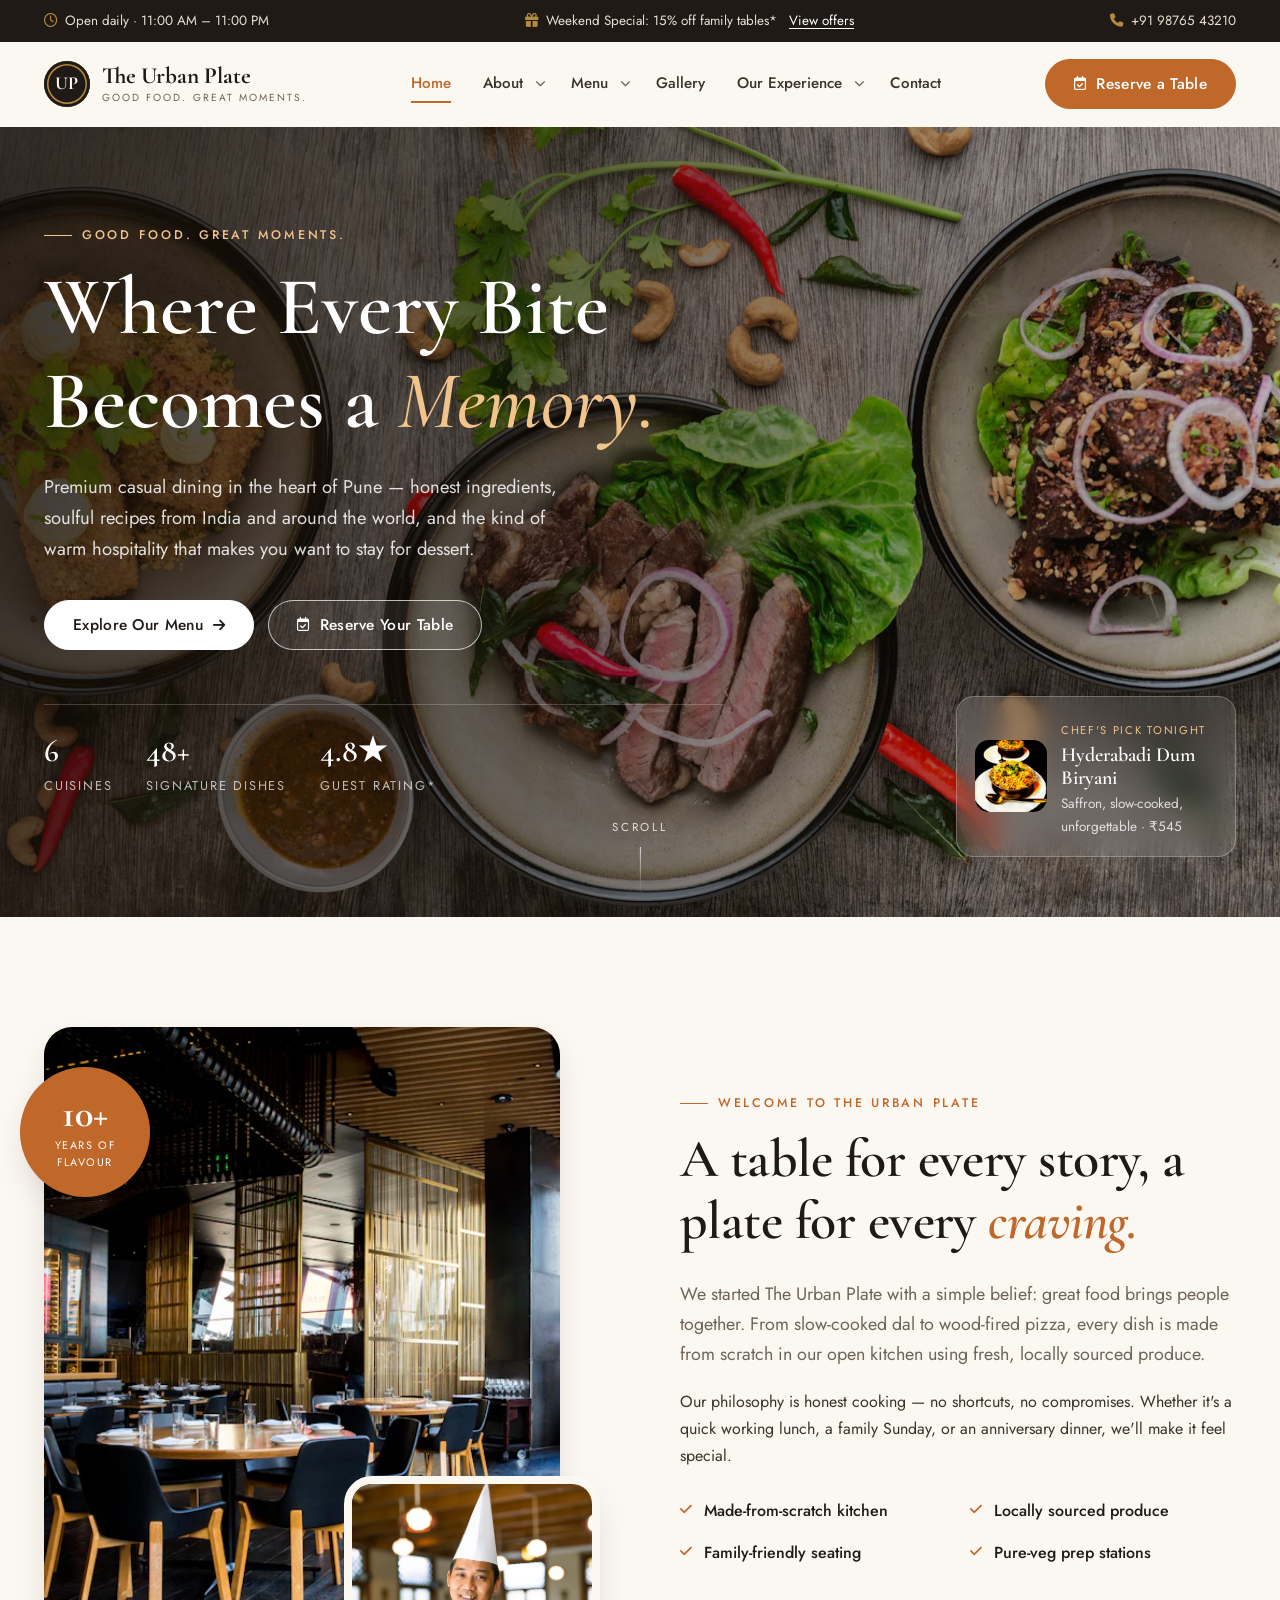
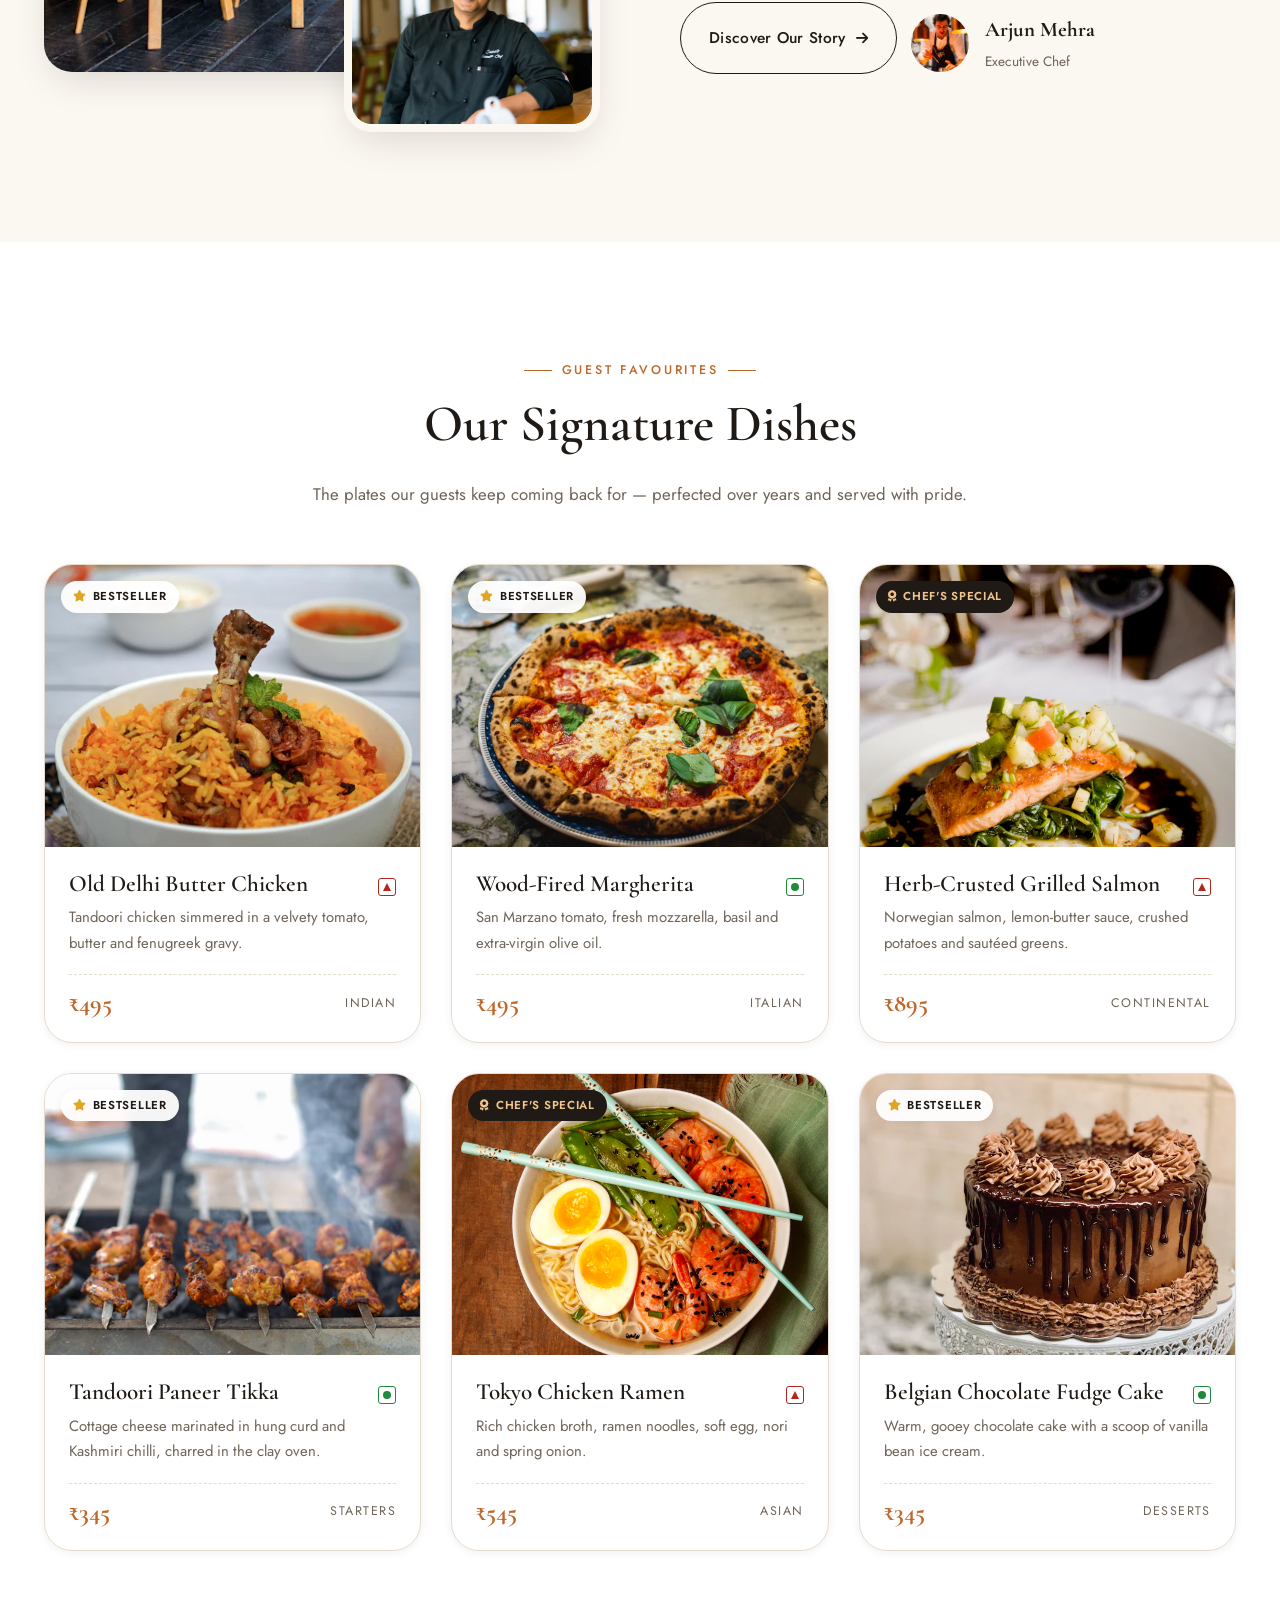
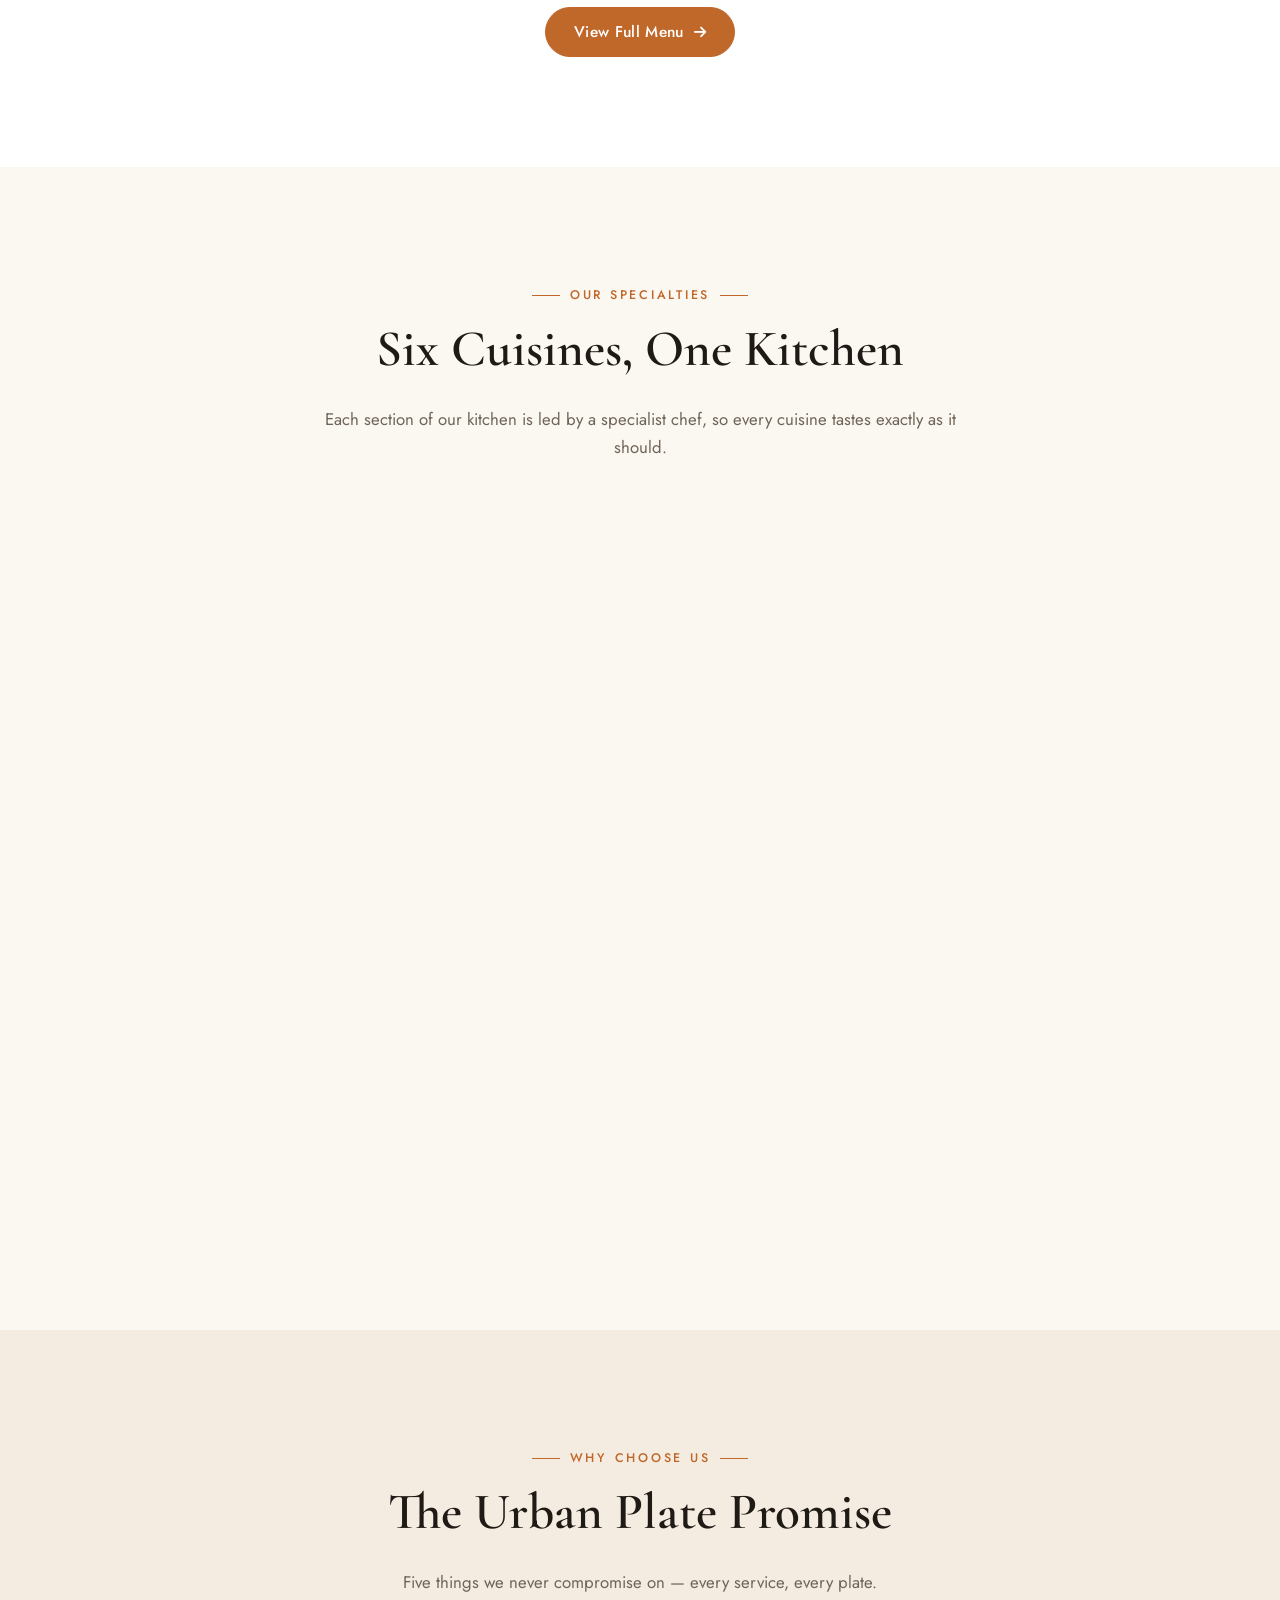
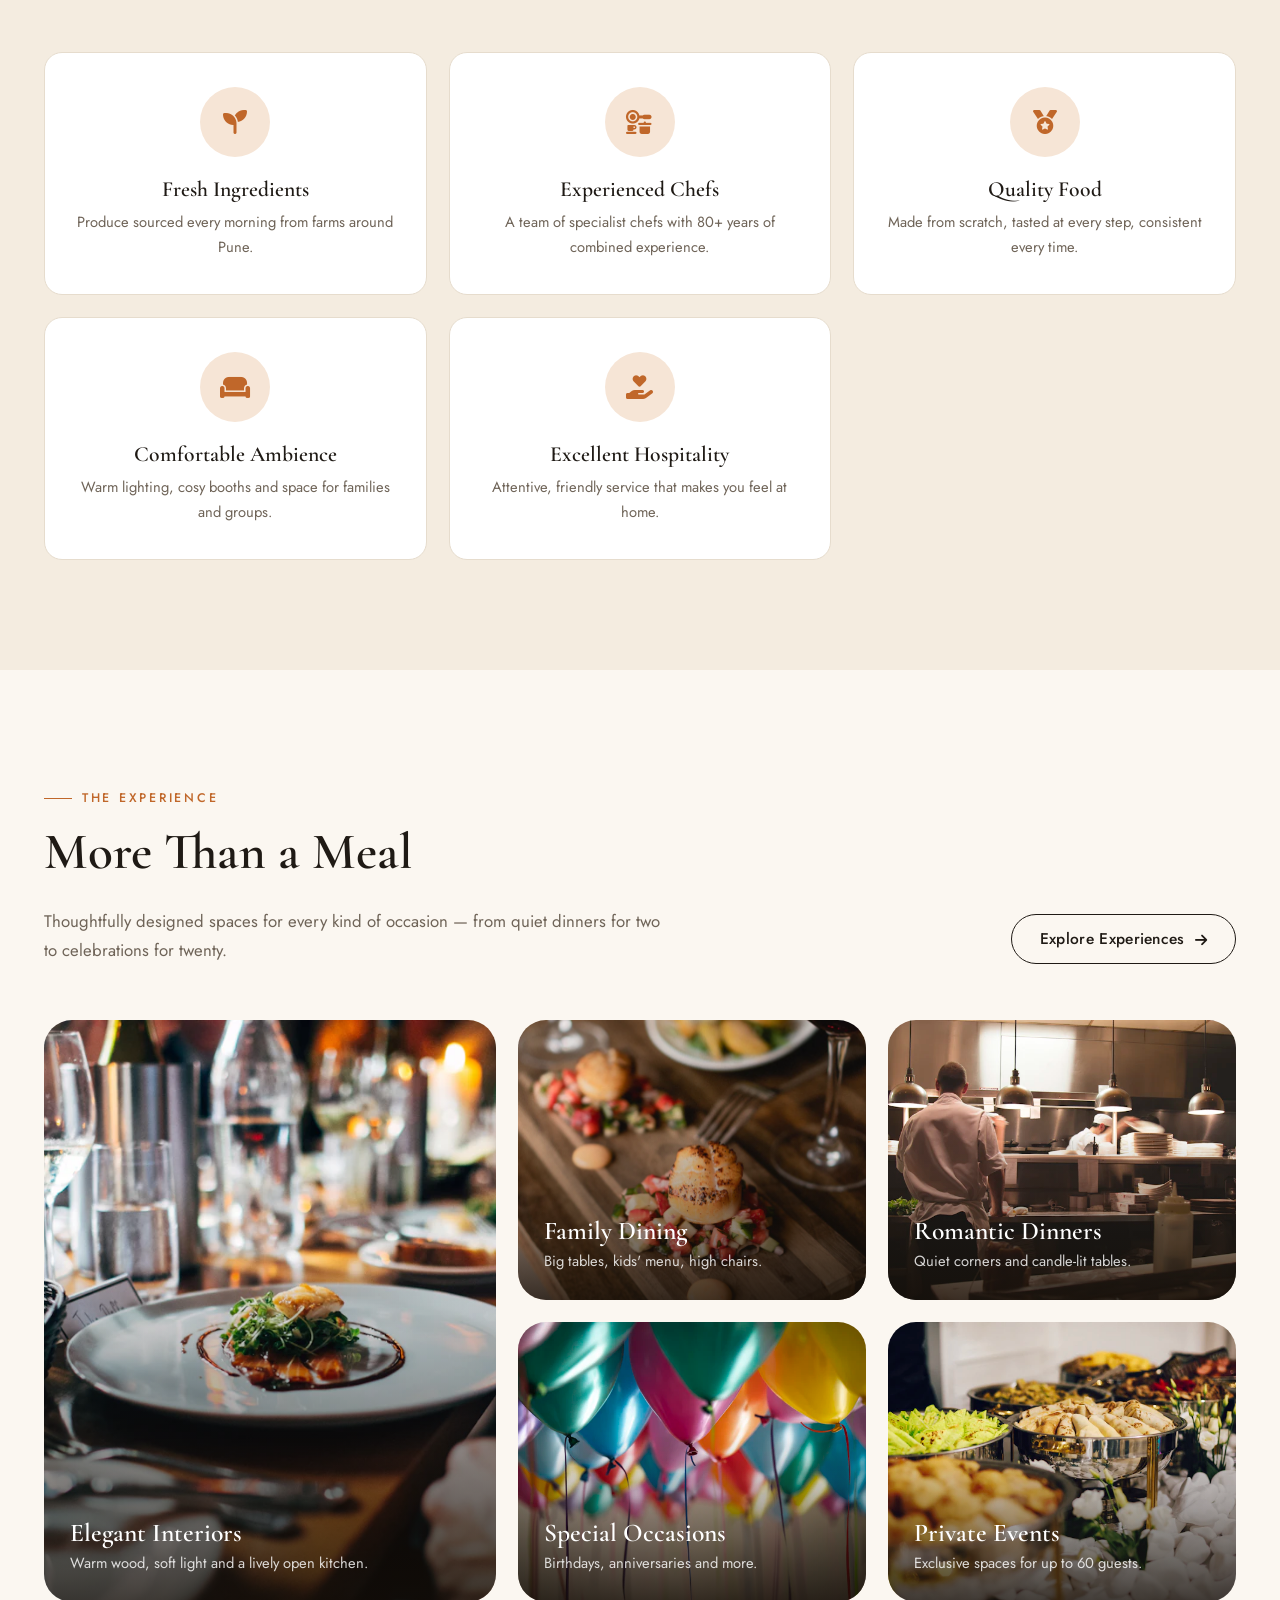
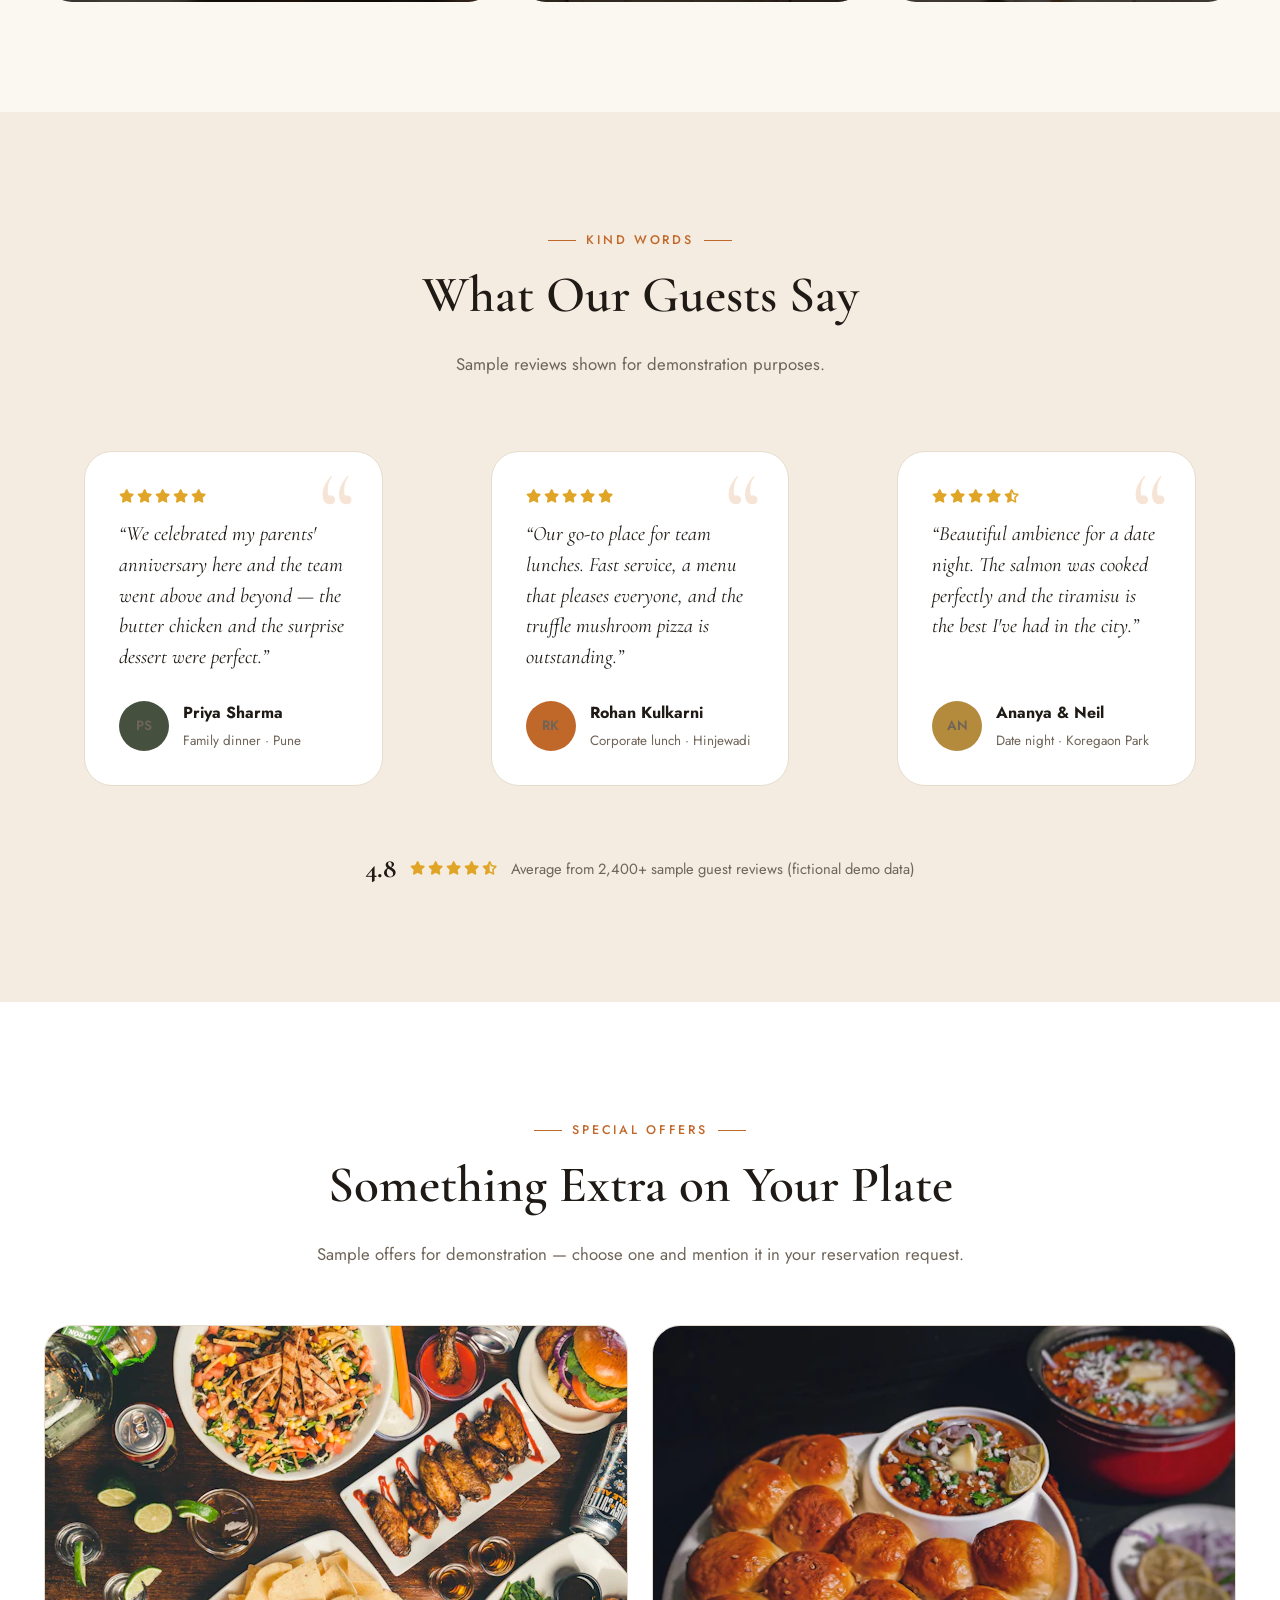
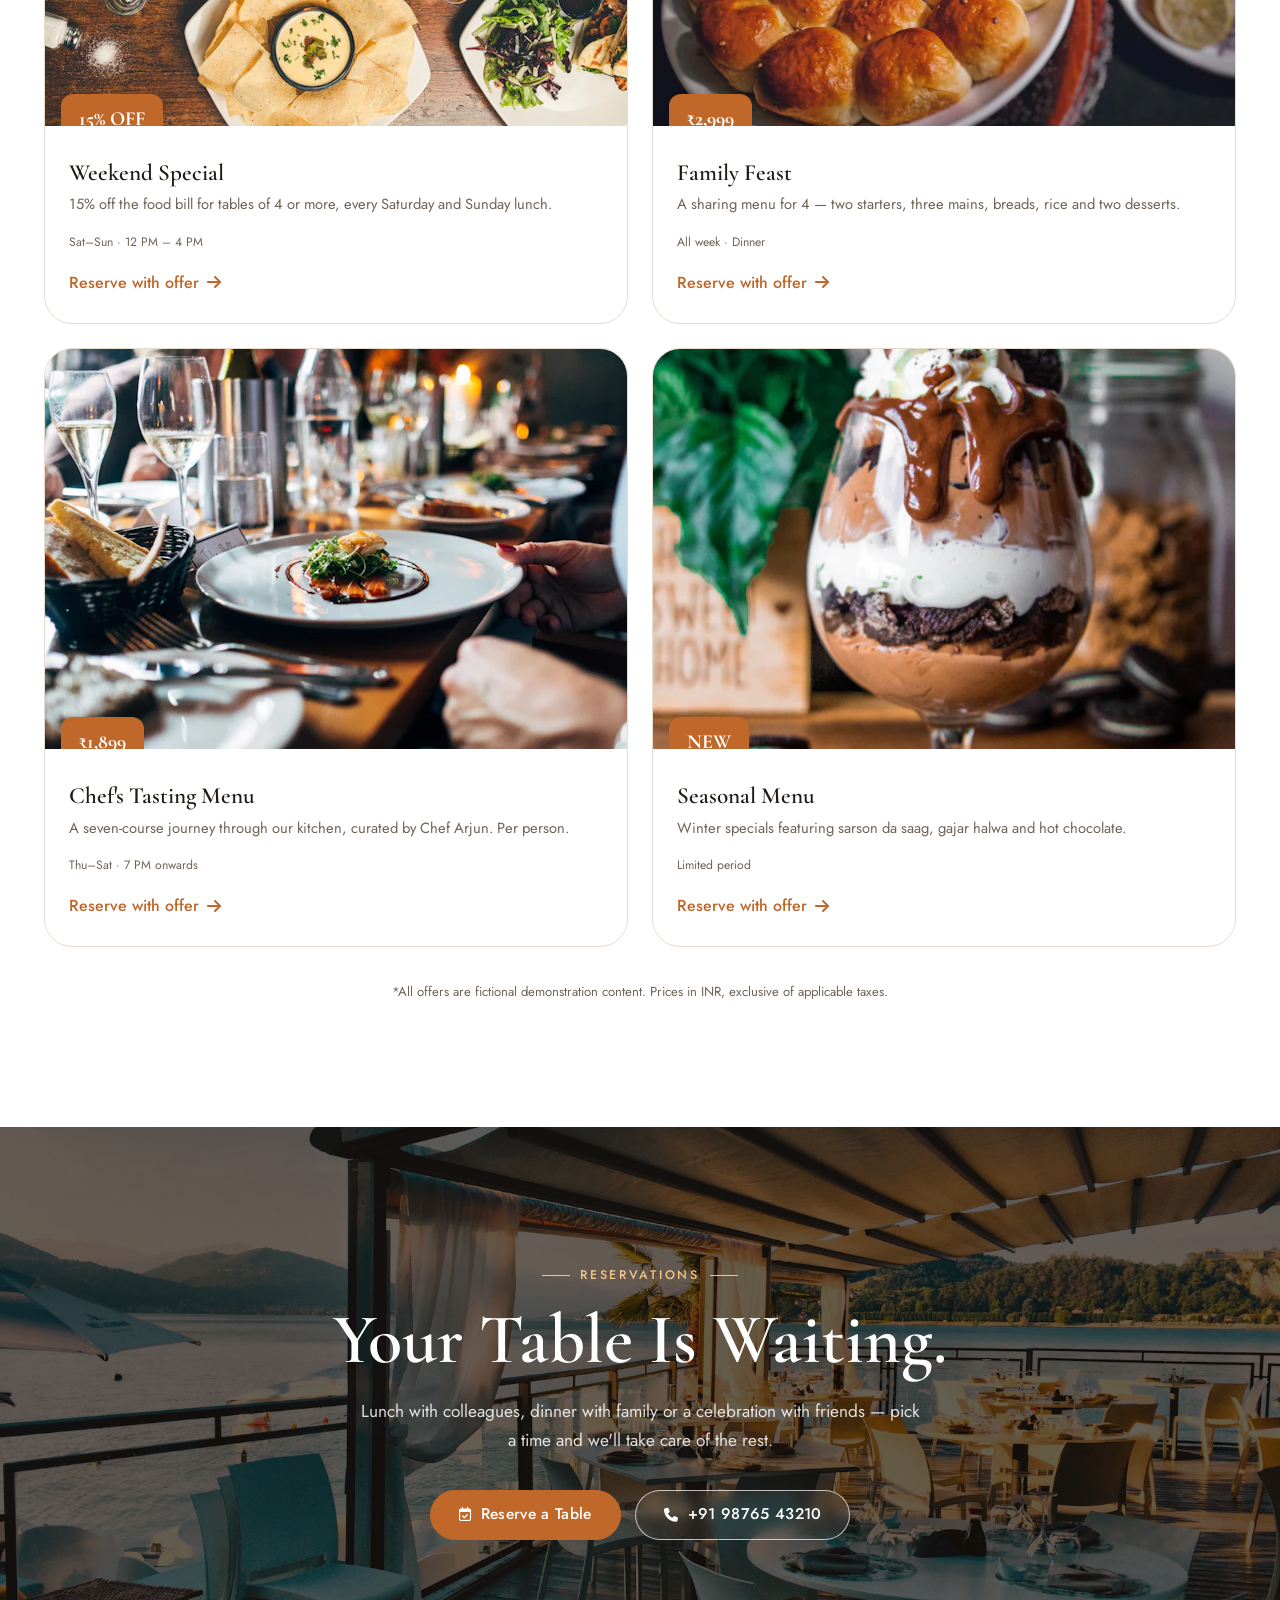
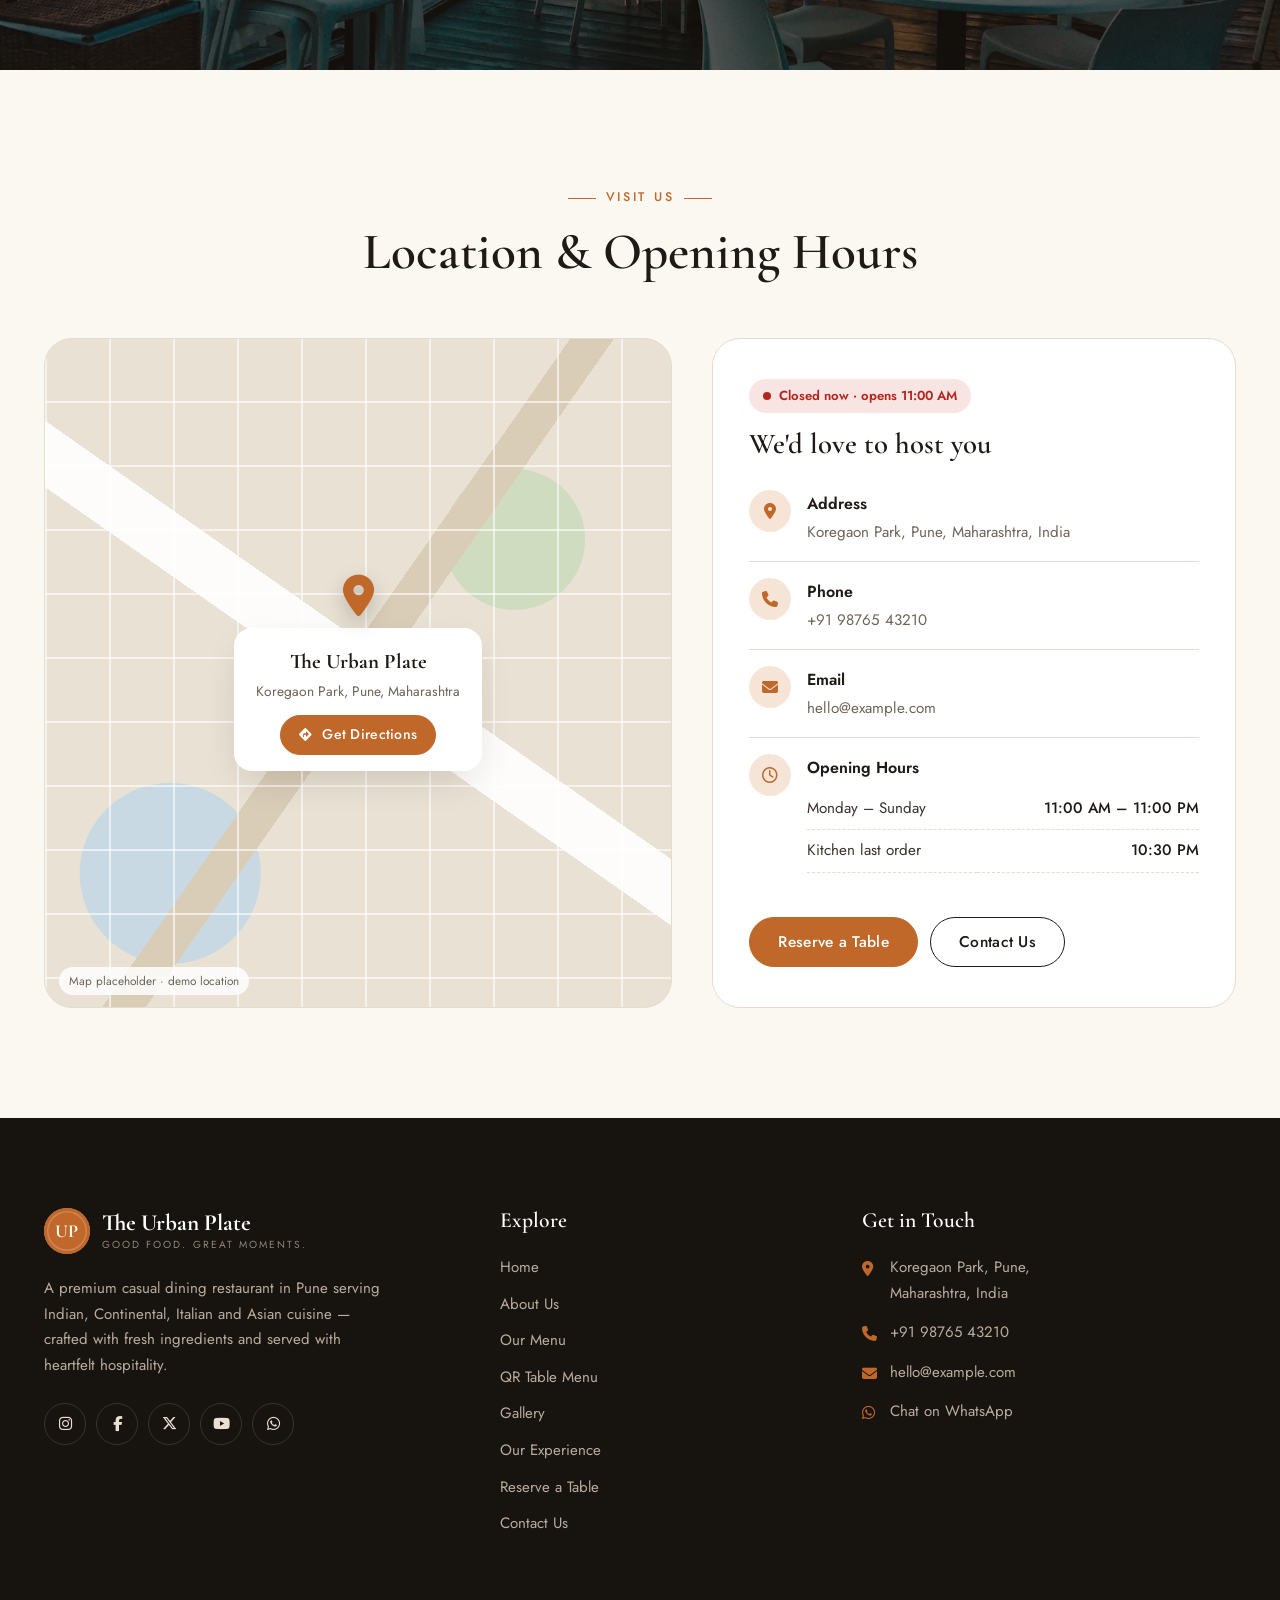
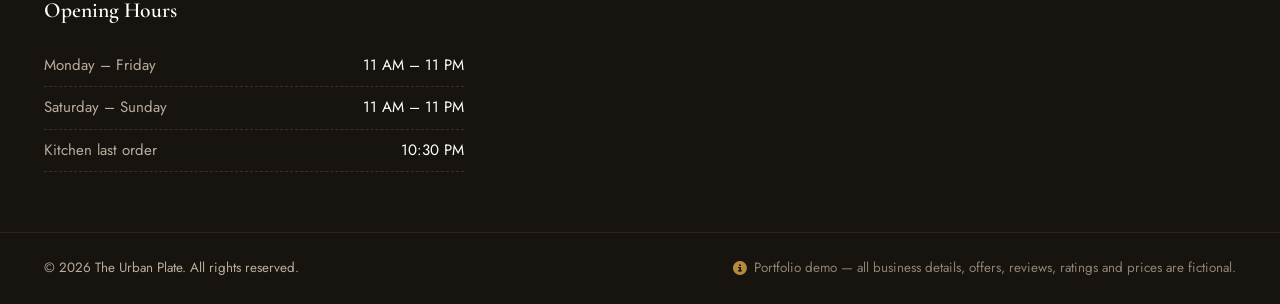
==== commit 9aa32fa6: "Add QR digital table menu and printable table QR codes - qr-menu.html: mobile-first menu opened from" ====
--- a/index.html
+++ b/index.html
@@ -66,6 +66,7 @@
               <li><a href="menu.html?cat=asian"><i class="fa-solid fa-bowl-rice" aria-hidden="true"></i> Asian</a></li>
               <li><a href="menu.html?cat=desserts"><i class="fa-solid fa-ice-cream" aria-hidden="true"></i> Desserts</a></li>
               <li><a href="menu.html?cat=beverages"><i class="fa-solid fa-martini-glass-citrus" aria-hidden="true"></i> Beverages</a></li>
+              <li><a href="qr-menu.html"><i class="fa-solid fa-qrcode" aria-hidden="true"></i> QR Table Menu</a></li>
             </ul>
           </li>
           <li><a href="gallery.html" data-page="gallery">Gallery</a></li>
@@ -558,6 +559,7 @@
           <li><a href="index.html">Home</a></li>
           <li><a href="about.html">About Us</a></li>
           <li><a href="menu.html">Our Menu</a></li>
+          <li><a href="qr-menu.html">QR Table Menu</a></li>
           <li><a href="gallery.html">Gallery</a></li>
           <li><a href="experience.html">Our Experience</a></li>
           <li><a href="reservation.html">Reserve a Table</a></li>
--- a/css/style.css
+++ b/css/style.css
@@ -743,3 +743,16 @@
 .mt-0 { margin-top: 0; }
 .mb-0 { margin-bottom: 0; }
 .text-center { text-align: center; }
+
+/* ---------- Promo on menu.html (desktop: scan with your phone) ---------- */
+.qr-promo { display: flex; align-items: center; gap: 28px; background: var(--ink); color: #d8cdbf; border-radius: var(--radius-lg); padding: 28px 32px; margin-top: 60px; }
+.qr-promo h3 { color: #fff; font-size: 1.8rem; margin-bottom: 6px; }
+.qr-promo p { margin: 0 0 14px; font-size: .95rem; }
+.qr-promo-code { width: 132px; height: 132px; flex-shrink: 0; background: #fff; border-radius: 14px; padding: 10px; display: grid; place-items: center; }
+.qr-promo-code svg, .qr-promo-code img { width: 100%; height: 100%; display: block; }
+.qr-promo-actions { display: flex; flex-wrap: wrap; gap: 10px; }
+@media (max-width: 640px) {
+  .qr-promo { flex-direction: column; align-items: flex-start; padding: 24px 22px; }
+  .qr-promo-code { display: none; }
+}
+
